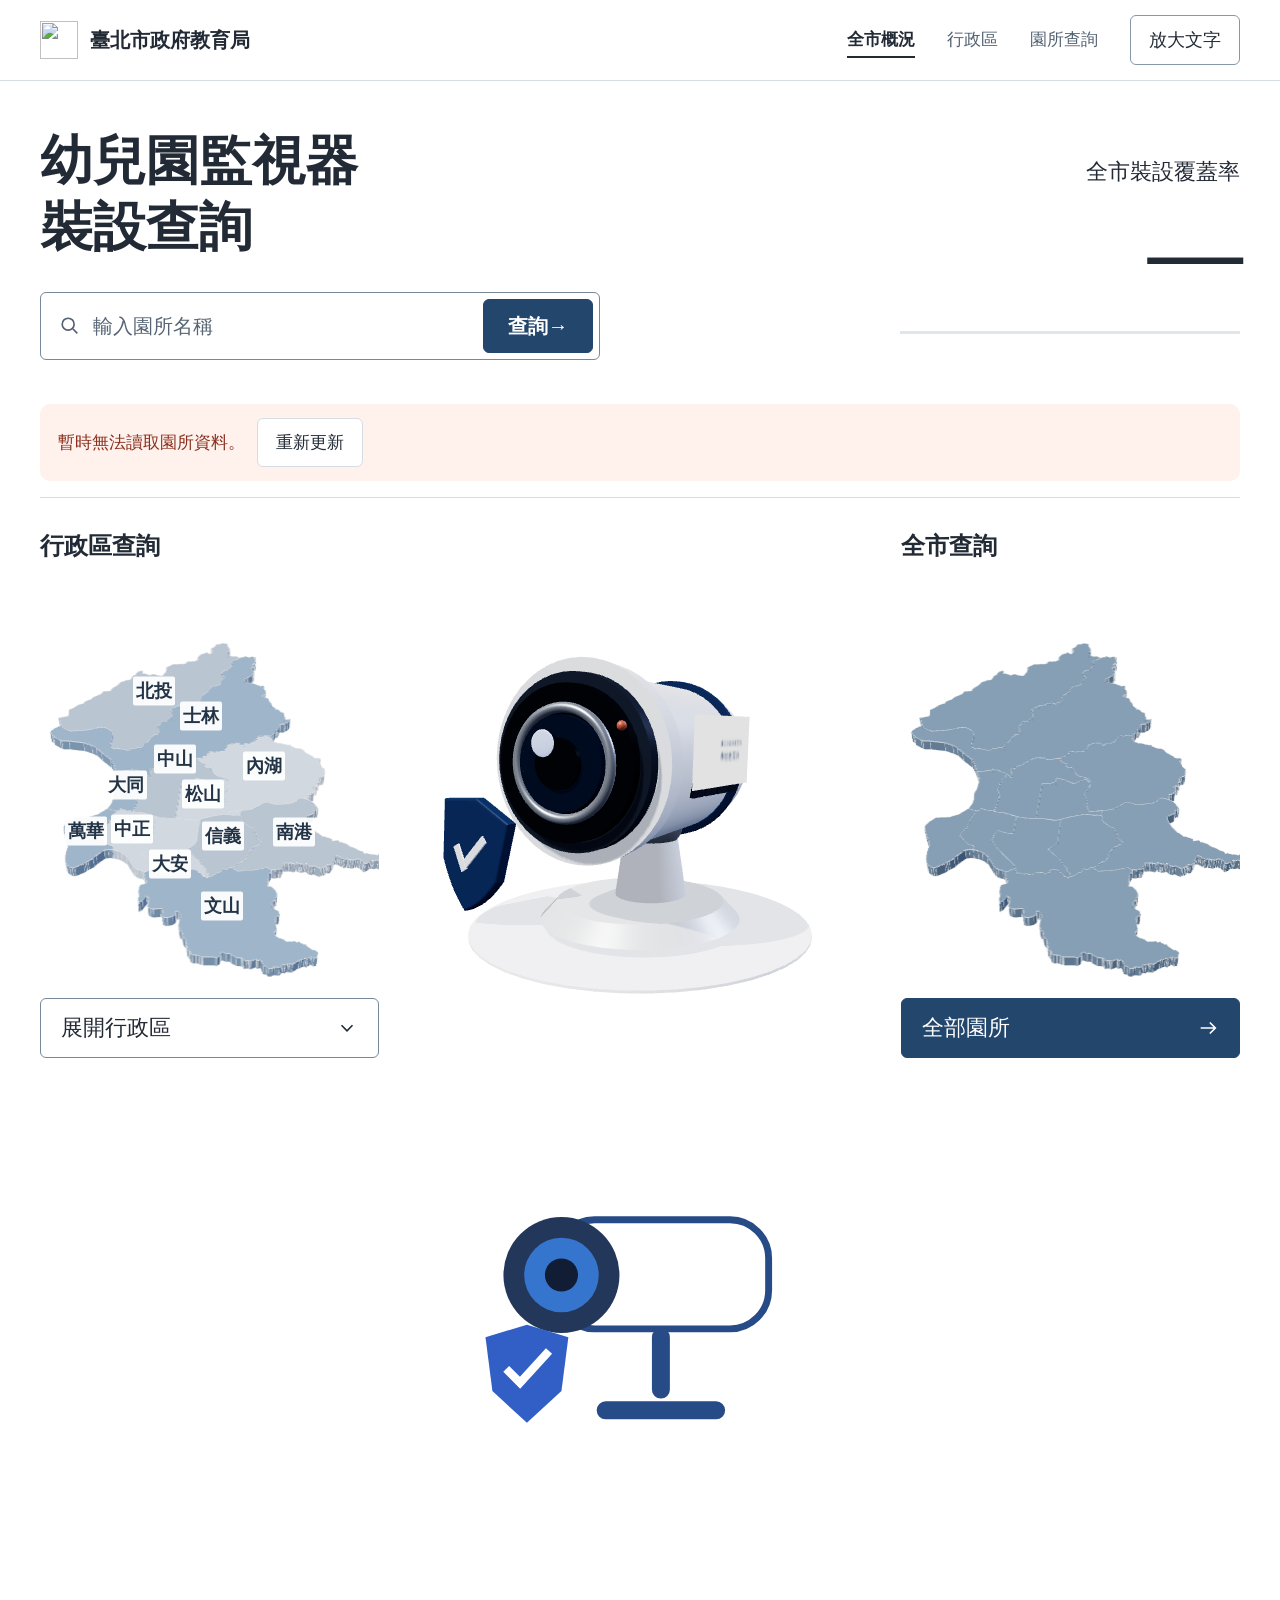
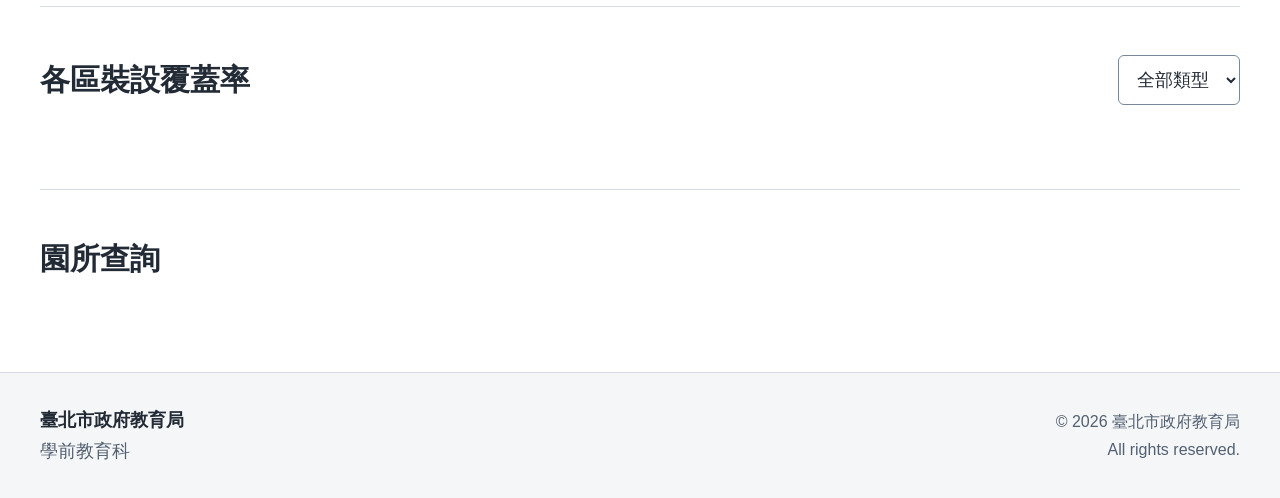
==== index.html @ db8dbefa "Add files via upload" ====
<!doctype html><html lang="zh-Hant" data-release="2026-10-26-metal-fast-data"><head><meta charset="utf-8"><meta name="viewport" content="width=device-width,initial-scale=1"><link rel="preconnect" href="https://script.google.com"><link rel="preconnect" href="https://script.googleusercontent.com"><meta name="description" content="查詢臺北市幼兒園監視器裝設情形。"><link id="siteIcon" rel="icon" type="image/png" href="./assets/site-mark.png"><title>幼兒園監視器裝設查詢｜臺北市政府教育局</title><link rel="stylesheet" href="./site.css?v=20261026">
<link rel="stylesheet" href="./metal-cards.css?v=20261026"><!-- Three.js license
The MIT License

Copyright © 2010-2024 three.js authors

Permission is hereby granted, free of charge, to any person obtaining a copy
of this software and associated documentation files (the "Software"), to deal
in the Software without restriction, including without limitation the rights
to use, copy, modify, merge, publish, distribute, sublicense, and/or sell
copies of the Software, and to permit persons to whom the Software is
furnished to do so, subject to the following conditions:

The above copyright notice and this permission notice shall be included in
all copies or substantial portions of the Software.

THE SOFTWARE IS PROVIDED "AS IS", WITHOUT WARRANTY OF ANY KIND, EXPRESS OR
IMPLIED, INCLUDING BUT NOT LIMITED TO THE WARRANTIES OF MERCHANTABILITY,
FITNESS FOR A PARTICULAR PURPOSE AND NONINFRINGEMENT. IN NO EVENT SHALL THE
AUTHORS OR COPYRIGHT HOLDERS BE LIABLE FOR ANY CLAIM, DAMAGES OR OTHER
LIABILITY, WHETHER IN AN ACTION OF CONTRACT, TORT OR OTHERWISE, ARISING FROM,
OUT OF OR IN CONNECTION WITH THE SOFTWARE OR THE USE OR OTHER DEALINGS IN
THE SOFTWARE.

--><script defer src="./config.js?v=20261026"></script>
<script defer src="./core.js?v=20261026"></script>
<script defer src="./query.js?v=20261026"></script>
<script defer src="./data-client.js?v=20261026"></script>
<script defer src="./app.js?v=20261026"></script>
<script defer src="./enhance.js?v=20261026"></script>
</head><body>
<a class="skip" href="#main">跳至主要內容</a>
<header class="site-header"><div class="wrap header-row"><a class="brand" href="#main" aria-label="臺北市政府教育局，首頁"><img id="siteMark" class="brand-mark" fetchpriority="low" src="./assets/site-mark.png" width="44" height="44" alt="" aria-hidden="true" decoding="async"><span>臺北市政府教育局</span></a><nav class="nav" aria-label="主要導覽"><a href="#overview">全市概況</a><a href="#mapQuery">行政區</a><a href="#query">園所查詢</a><button id="mobileTop" type="button" aria-label="回到頁首">置頂</button><button id="largeText" type="button" aria-pressed="false">放大文字</button></nav></div></header>
<main id="main" class="wrap" tabindex="-1"><section class="hero" id="overview"><div class="hero-copy"><h1>幼兒園監視器<br><span>裝設查詢</span></h1><form class="search-box" id="heroSearch"><label class="sr-only" for="schoolSearch">園所名稱</label><div class="search-line"><svg viewBox="0 0 24 24" aria-hidden="true"><circle cx="10" cy="10" r="6.5"/><path d="m15 15 5 5"/></svg><input id="schoolSearch" type="search" enterkeyhint="search" autocapitalize="off" spellcheck="false" autocomplete="off" placeholder="輸入園所名稱" maxlength="100"><button class="primary" type="submit">查詢<span aria-hidden="true"> →</span></button></div></form></div><div class="city-metric" aria-label="全市裝設覆蓋率"><p>全市裝設覆蓋率</p><strong id="indexValue" aria-live="polite">—</strong><div class="score-bar" aria-hidden="true"><span id="scoreFill"></span></div></div></section>
<div id="connectionStatus" class="status" role="status" aria-live="polite" hidden></div>
<section id="mapQuery" class="explore" aria-label="地圖查詢與立體監視器"><div class="map-block"><h2>行政區查詢</h2><div class="map-visual"><canvas id="districtMap" class="map-canvas" aria-hidden="true"></canvas></div><details class="district-picker" id="districtPicker"><summary><span class="picker-closed">展開行政區</span><span class="picker-open">收合行政區</span><svg viewBox="0 0 24 24" aria-hidden="true"><path d="m6 9 6 6 6-6"/></svg></summary><div class="district-grid" id="districtButtons"></div></details></div><div class="camera-block"><div class="camera-stage"><canvas id="cameraCanvas" role="img" aria-label="臺北教育主題立體監視器與護盾"></canvas><svg id="cameraFallback" class="camera-fallback" viewBox="0 0 300 250" role="img" aria-label="臺北教育監視器"><rect x="89" y="64" width="154" height="79" rx="28" fill="#fff" stroke="#274b87" stroke-width="5"/><circle cx="93" cy="104" r="42" fill="#223759"/><circle cx="93" cy="104" r="27" fill="#3675cd"/><circle cx="93" cy="104" r="12" fill="#101d35"/><path d="M165 149v38m-40 15h80" stroke="#274b87" stroke-width="13" stroke-linecap="round"/><path d="m38 149 30-9 30 9-5 39-25 23-25-23Z" fill="#315fc5"/><path d="m53 172 10 10 21-23" fill="none" stroke="white" stroke-width="6"/></svg></div></div><div class="map-block city-block"><h2>全市查詢</h2><div class="map-visual"><canvas id="cityMap" class="map-canvas" aria-hidden="true"></canvas></div><button type="button" class="city-query" id="cityQuery">全部園所<svg viewBox="0 0 24 24" aria-hidden="true"><path d="M4 12h16m-6-6 6 6-6 6"/></svg></button></div></section>
<section id="districts" class="comparison"><div class="section-title"><h2>各區裝設覆蓋率</h2><label><span class="sr-only">園所類型</span><select id="compareGroup"><option value="all">全部類型</option></select></label></div><div id="districtBars" class="district-bars"></div></section>
<section id="query" class="query-section" aria-labelledby="queryHeading"><div class="section-title"><h2 id="queryHeading" tabindex="-1">園所查詢</h2></div><div id="queryPlaceholder" class="query-placeholder" role="status">正在讀取園所資料…</div><div id="localQuery" hidden></div></section></main>
<footer class="site-footer"><div class="wrap footer-row"><p>臺北市政府教育局<span>學前教育科</span></p><p class="copyright">© <span id="copyrightYear">2026</span> 臺北市政府教育局<br><span lang="en">All rights reserved.</span></p></div></footer>
<button id="backTop" class="back-top" type="button" aria-label="回到頁首" hidden><svg class="top-progress" viewBox="0 0 56 56" aria-hidden="true"><circle class="top-track" cx="28" cy="28" r="24"/><circle id="topProgress" cx="28" cy="28" r="24" pathLength="100"/></svg><svg class="top-arrow" viewBox="0 0 24 24" aria-hidden="true"><path d="M12 20V4m-6 6 6-6 6 6"/></svg></button>
</body></html>
---- site.css ----
/* Copyright 2014-2021 Adobe (http://www.adobe.com/), with Reserved Font Name 'Source'

This Font Software is licensed under the SIL Open Font License, Version 1.1.
This license is copied below, and is also available with a FAQ at:
https://scripts.sil.org/OFL


-----------------------------------------------------------
SIL OPEN FONT LICENSE Version 1.1 - 26 February 2007
-----------------------------------------------------------

PREAMBLE
The goals of the Open Font License (OFL) are to stimulate worldwide
development of collaborative font projects, to support the font creation
efforts of academic and linguistic communities, and to provide a free and
open framework in which fonts may be shared and improved in partnership
with others.

The OFL allows the licensed fonts to be used, studied, modified and
redistributed freely as long as they are not sold by themselves. The
fonts, including any derivative works, can be bundled, embedded, 
redistributed and/or sold with any software provided that any reserved
names are not used by derivative works. The fonts and derivatives,
however, cannot be released under any other type of license. The
requirement for fonts to remain under this license does not apply
to any document created using the fonts or their derivatives.

DEFINITIONS
"Font Software" refers to the set of files released by the Copyright
Holder(s) under this license and clearly marked as such. This may
include source files, build scripts and documentation.

"Reserved Font Name" refers to any names specified as such after the
copyright statement(s).

"Original Version" refers to the collection of Font Software components as
distributed by the Copyright Holder(s).

"Modified Version" refers to any derivative made by adding to, deleting,
or substituting -- in part or in whole -- any of the components of the
Original Version, by changing formats or by porting the Font Software to a
new environment.

"Author" refers to any designer, engineer, programmer, technical
writer or other person who contributed to the Font Software.

PERMISSION & CONDITIONS
Permission is hereby granted, free of charge, to any person obtaining
a copy of the Font Software, to use, study, copy, merge, embed, modify,
redistribute, and sell modified and unmodified copies of the Font
Software, subject to the following conditions:

1) Neither the Font Software nor any of its individual components,
in Original or Modified Versions, may be sold by itself.

2) Original or Modified Versions of the Font Software may be bundled,
redistributed and/or sold with any software, provided that each copy
contains the above copyright notice and this license. These can be
included either as stand-alone text files, human-readable headers or
in the appropriate machine-readable metadata fields within text or
binary files as long as those fields can be easily viewed by the user.

3) No Modified Version of the Font Software may use the Reserved Font
Name(s) unless explicit written permission is granted by the corresponding
Copyright Holder. This restriction only applies to the primary font name as
presented to the users.

4) The name(s) of the Copyright Holder(s) or the Author(s) of the Font
Software shall not be used to promote, endorse or advertise any
Modified Version, except to acknowledge the contribution(s) of the
Copyright Holder(s) and the Author(s) or with their explicit written
permission.

5) The Font Software, modified or unmodified, in part or in whole,
must be distributed entirely under this license, and must not be
distributed under any other license. The requirement for fonts to
remain under this license does not apply to any document created
using the Font Software.

TERMINATION
This license becomes null and void if any of the above conditions are
not met.

DISCLAIMER
THE FONT SOFTWARE IS PROVIDED "AS IS", WITHOUT WARRANTY OF ANY KIND,
EXPRESS OR IMPLIED, INCLUDING BUT NOT LIMITED TO ANY WARRANTIES OF
MERCHANTABILITY, FITNESS FOR A PARTICULAR PURPOSE AND NONINFRINGEMENT
OF COPYRIGHT, PATENT, TRADEMARK, OR OTHER RIGHT. IN NO EVENT SHALL THE
COPYRIGHT HOLDER BE LIABLE FOR ANY CLAIM, DAMAGES OR OTHER LIABILITY,
INCLUDING ANY GENERAL, SPECIAL, INDIRECT, INCIDENTAL, OR CONSEQUENTIAL
DAMAGES, WHETHER IN AN ACTION OF CONTRACT, TORT OR OTHERWISE, ARISING
FROM, OUT OF THE USE OR INABILITY TO USE THE FONT SOFTWARE OR FROM
OTHER DEALINGS IN THE FONT SOFTWARE.
 */
@font-face {
  font-family: 'Taipei Sans';
  font-style: normal;
  font-weight: 400;
  font-display: swap;
  src: url('./assets/taipei-1.woff2') format('woff2');
}
@font-face {
  font-family: 'Taipei Sans';
  font-style: normal;
  font-weight: 600;
  font-display: swap;
  src: url('./assets/taipei-2.woff2') format('woff2');
}
@font-face {
  font-family: 'Taipei Sans';
  font-style: normal;
  font-weight: 700;
  font-display: swap;
  src: url('./assets/taipei-3.woff2') format('woff2');
}

/* Additional characters used by the final search interface. */
@font-face{font-family:'Taipei Sans Extra';font-style:normal;font-weight:400 700;font-display:swap;src:url('./assets/taipei-4.woff2') format('woff2');unicode-range:U+79FB,U+FF5C;}
@font-face{font-family:'Taipei Sans Extra';font-style:normal;font-weight:400 700;font-display:swap;src:url('./assets/taipei-5.woff2') format('woff2');unicode-range:U+6E05,U+9664;}
@font-face{font-family:'Taipei Sans Extra';font-style:normal;font-weight:400 700;font-display:swap;src:url('./assets/taipei-6.woff2') format('woff2');unicode-range:U+4EF6,U+689D,U+FF08,U+FF09;}
@font-face{font-family:'Taipei Sans Extra';font-style:normal;font-weight:400 700;font-display:swap;src:url('./assets/taipei-7.woff2') format('woff2');unicode-range:U+FF0C,U+FF1A;}


:root{--paper:#ffffff;--white:#fff;--ink:#222a35;--muted:#526071;--action:#23466d;--action-dark:#142f50;--light:#edf1f5;--line:#d6dce3;--accent:#bb472e;--error:#a43031;--radius:8px;--font:"Taipei Sans","Taipei Sans Extra","Noto Sans TC","PingFang TC","Microsoft JhengHei",sans-serif;--ease:cubic-bezier(.16,1,.3,1);color-scheme:light}
*{box-sizing:border-box}html{scroll-behavior:smooth;scroll-padding-top:24px;scrollbar-color:#8793a1 var(--paper)}body{margin:0;background:var(--paper);color:var(--ink);font:17px/1.6 var(--font);-webkit-font-smoothing:antialiased}body.large{font-size:20px}::selection{background:#d5e1ec;color:#183450}a{color:var(--action);text-underline-offset:5px}button,input,select{font:inherit}button,a,input,select{touch-action:manipulation}button{cursor:pointer;min-height:48px;padding:10px 18px;border:1px solid var(--line);border-radius:10px;background:var(--white);color:var(--ink);transition:background .2s,color .2s,transform .25s var(--ease),border-color .2s}button:hover{background:var(--light);border-color:#60768e}button:active{transform:translateY(1px)}button:disabled{cursor:default;opacity:.45}input,select{min-height:50px;padding:10px 14px;max-width:100%;border:1px solid #778898;border-radius:10px;background:var(--white);color:var(--ink);caret-color:var(--action)}input::placeholder{color:#566474}button:focus-visible,a:focus-visible,input:focus-visible,select:focus-visible,[tabindex]:focus-visible{outline:3px solid #c84f35;outline-offset:4px}h1,h2,h3,p{margin-top:0}h1{font-size:clamp(36px,4.1vw,58px);line-height:1.25;letter-spacing:-.035em;font-weight:800;margin-bottom:28px;text-wrap:balance}h1 span{color:var(--action)}h2{font-size:clamp(25px,2.1vw,31px);line-height:1.4;letter-spacing:-.025em;margin-bottom:0}h3{font-size:21px;line-height:1.5}p{max-width:70ch}.wrap{width:min(1260px,calc(100% - 80px));margin:auto}.skip{position:absolute;left:20px;top:-80px;background:var(--white);padding:12px;z-index:10}.skip:focus{top:12px}.site-header{background:var(--white)}.header-row{display:flex;align-items:center;justify-content:space-between;gap:24px;min-height:88px}.brand{display:flex;gap:12px;align-items:center;text-decoration:none;color:var(--ink);font-size:21px;font-weight:750;line-height:1.35;white-space:nowrap}.brand-mark{width:42px;height:42px;color:var(--action);flex-shrink:0}.nav{display:flex;gap:28px;align-items:center}.nav a{text-decoration:none;font-weight:550;position:relative;min-height:48px;display:flex;align-items:center}.nav a::after{content:"";position:absolute;left:0;right:0;bottom:6px;height:2px;background:currentColor;transform:scaleX(0);transform-origin:left;transition:transform .25s var(--ease)}.nav a:hover::after{transform:scaleX(1)}.nav button{background:transparent}.hero{display:grid;grid-template-columns:1.35fr .8fr;gap:9%;align-items:center;padding:48px 0 38px}.hero-copy{min-width:0}.search-line{display:flex;align-items:center;gap:10px;max-width:570px;background:var(--white);padding:6px 6px 6px 18px;border:1px solid #8797a7;border-radius:12px;transition:border-color .2s,box-shadow .2s}.search-line:focus-within{border-color:var(--action);outline:2px solid var(--action);outline-offset:2px}.search-line>svg{width:22px;height:22px;fill:none;stroke:var(--muted);stroke-width:1.8;flex-shrink:0}.search-line input{flex:1;min-width:0;border:0;padding:7px 2px;min-height:48px;background:transparent}.search-line input:focus-visible{outline:0}.primary{background:var(--action);border-color:var(--action);color:var(--white);font-weight:650;white-space:nowrap}.primary:hover{background:var(--action-dark);border-color:var(--action-dark)}.primary span{display:inline-block;transition:transform .25s var(--ease)}.primary:hover span{transform:translateX(3px)}.city-metric{padding:16px 0 16px 36px;border-left:1px solid var(--line)}.city-metric p{font-size:22px;font-weight:600;margin:0 0 4px}.city-metric strong{display:block;color:var(--action);font-family:Arial,var(--font);font-size:clamp(60px,6.7vw,96px);line-height:1.2;letter-spacing:-.04em;font-weight:500;font-variant-numeric:tabular-nums}.score-bar{height:5px;max-width:310px;background:#e1e6ec;margin-top:18px;border-radius:3px;overflow:hidden}.score-bar span{display:block;height:100%;width:100%;background:var(--action);transform:scaleX(0);transform-origin:left;transition:transform .7s var(--ease)}.status{padding:14px 18px;border-radius:10px;margin-bottom:16px;background:#fff1ec;color:#8a2f1e;font-size:17px}.status button{margin-left:12px}.explore{display:grid;grid-template-columns:1fr 1.45fr 1fr;gap:24px;padding:12px 0 48px;align-items:start}.map-block h2{font-size:22px}.map-visual{height:286px;position:relative}.map-canvas{height:100%;width:100%;display:block;touch-action:pan-y}.map-name{position:absolute;font-size:12px;font-weight:650;pointer-events:none;color:#182e53;background:#ffffffe8;padding:0 2px;border-radius:3px;line-height:1.4;transform:translate(-50%,-50%)}.district-grid{display:grid;grid-template-columns:repeat(4,1fr);gap:4px}.district-grid button{font-size:16px;min-height:44px;padding:5px 0;background:transparent;border-color:transparent}.district-grid button:hover,.district-grid button.active{color:var(--white);background:var(--action)}.camera-block{align-self:stretch;display:grid;align-items:center}.camera-stage{position:relative;background:#f5f6f8;border-radius:46% 46% 14px 14px;min-width:0;overflow:hidden;isolation:isolate}.camera-orbit{position:absolute;width:84%;aspect-ratio:1;top:5%;left:8%;border:1px solid #baccec;border-radius:50%;transform:rotateX(48deg) rotateZ(-24deg);pointer-events:none}.camera-stage canvas{position:relative;display:block;width:100%;height:420px;touch-action:pan-y;cursor:grab}.camera-stage canvas:active{cursor:grabbing}.camera-fallback{display:block;width:100%;height:420px;padding:30px}.city-query{display:flex;align-items:center;justify-content:space-between;width:100%;background:var(--action);border-color:var(--action);color:white;font-weight:600;padding:12px 20px;margin-top:6px}.city-query svg{width:22px;height:22px;fill:none;stroke:currentColor;stroke-width:1.8;transition:transform .25s var(--ease)}.city-query:hover{background:var(--action-dark);color:white}.city-query:hover svg{transform:translateX(4px)}.comparison{padding:40px 0 48px;border-top:1px solid var(--line)}.section-title{display:flex;align-items:center;justify-content:space-between;gap:20px;margin-bottom:26px}.section-title select{max-width:240px}.district-bars{display:grid;grid-template-columns:repeat(3,1fr);column-gap:44px;row-gap:6px}.district-bar{display:grid;grid-template-columns:66px 1fr 64px;align-items:center;gap:12px;border:0;border-radius:8px;padding:12px 8px;background:transparent;font-size:17px;text-align:left}.district-bar:hover{background:#eef1f4}.district-bar i{height:7px;background:#e1e6ec;display:block;border-radius:4px;overflow:hidden}.district-bar b{height:100%;display:block;background:var(--action);border-radius:4px;width:100%;transform-origin:left;transition:transform .6s var(--ease)}.district-bar span:last-child{text-align:right;font-variant-numeric:tabular-nums;font-size:16px}.query-section{padding:40px 0 64px;border-top:1px solid var(--line);min-height:150px}.query-section iframe{border:0;display:block;width:100%;height:0;min-height:0;background:transparent}.query-placeholder{padding:24px;background:white;border-radius:var(--radius)}.query-link{font-size:17px}.site-footer{padding:30px 0;background:#f5f6f8;color:var(--ink);font-size:17px}.back-top{position:fixed;right:24px;bottom:24px;z-index:5;width:58px;height:58px;padding:0;border:0;border-radius:50%;background:var(--ink);color:white;box-shadow:0 7px 20px #222a3526;transition:transform .3s var(--ease),background .2s;animation:top-enter .4s var(--ease) both}.back-top:hover{background:var(--action);transform:translateY(-5px)}.top-progress{position:absolute;inset:0;width:58px;height:58px;fill:none;stroke:#8eb2ff;stroke-width:2;transform:rotate(-90deg)}.top-track{stroke:#526687}#topProgress{stroke-dasharray:100;stroke-dashoffset:100}.top-arrow{position:absolute;width:24px;height:24px;left:17px;top:17px;fill:none;stroke:currentColor;stroke-width:1.8;transition:transform .25s var(--ease)}.back-top:hover .top-arrow{transform:translateY(-2px)}.back-top:active .top-arrow{transform:translateY(-5px)}@keyframes top-enter{from{transform:translateY(14px);opacity:.6}to{transform:translateY(0);opacity:1}}
.query-app{padding:8px 2px}.query-toolbar{display:grid;grid-template-columns:2fr 1fr 1fr;gap:16px}.query-toolbar label,.query-extra label{display:block;font-size:17px;margin-bottom:7px;color:var(--ink);font-weight:550}.query-toolbar input,.query-toolbar select{width:100%}.query-extra{display:flex;align-items:end;gap:14px;margin:18px 0 24px;flex-wrap:wrap}.query-extra>div{min-width:150px}.query-extra select{width:100%}.query-summary{padding:17px 0;border-top:1px solid var(--line);border-bottom:1px solid var(--line);display:flex;gap:24px;justify-content:space-between;align-items:center;flex-wrap:wrap;margin-bottom:24px}.query-summary p{margin:0}.query-summary strong{font-size:25px;font-weight:650;font-variant-numeric:tabular-nums;color:var(--action)}.query-results{display:grid;grid-template-columns:repeat(3,1fr);gap:20px}.school{padding:24px;background:var(--white);border:1px solid #d9e2ef;border-radius:var(--radius);transition:border-color .25s,transform .3s var(--ease);display:flex;flex-direction:column;min-width:0}.school:hover{border-color:#789bdc;transform:translateY(-3px)}.school h3{font-size:21px;margin:9px 0 22px;overflow-wrap:anywhere;letter-spacing:-.015em;flex:1}.school-type{color:var(--muted);font-size:16px;margin:0}.school-visuals{display:grid;grid-template-columns:1fr 1fr;gap:16px}.installation{margin:0;display:flex;flex-direction:column;align-items:center;padding-top:10px;border-top:1px solid var(--line)}.installation svg{width:100%;max-width:100px;height:80px;display:block;overflow:visible;color:var(--action);transition:transform .3s var(--ease)}.installation figcaption{text-align:center;display:grid;gap:1px;font-size:17px}.installation figcaption span{color:var(--muted);font-size:16px}.installation strong{font-weight:600}.installation[data-status="no"] svg,.installation[data-status="none"] svg{color:#64748f}.installation[data-status="partial"] svg{color:#ad512b}.installation[data-status="unknown"] svg{color:#70768b}.installation .structure{fill:none;stroke:currentColor;stroke-width:2;stroke-linejoin:round;stroke-linecap:round}.installation .paint{fill:currentColor;opacity:.17}.installation .filled{fill:currentColor}.installation .inactive{fill:none;stroke:currentColor;stroke-width:1.4}.installation .mark{fill:none;stroke:currentColor;stroke-width:3;stroke-linecap:round;stroke-linejoin:round}.installation:hover svg{transform:translateY(-2px)}.pagination{display:flex;gap:16px;align-items:center;justify-content:center;margin:28px 0 0}.pagination p{margin:0;font-size:17px}.empty{padding:40px 20px;background:white;border-radius:var(--radius);text-align:center;grid-column:1/-1}.empty h3{margin:0;font-size:21px}.sr-only{position:absolute;width:1px;height:1px;padding:0;margin:-1px;overflow:hidden;clip:rect(0,0,0,0);white-space:nowrap;border:0}[hidden]{display:none!important}.bridge-body{background:transparent;margin:0}.bridge-body .wrap{width:100%}.bridge-body #standalone{padding:20px}.bridge-body #queryRoot{padding:4px 2px}.error{color:var(--error)}
@media(max-width:1024px){.wrap{width:calc(100% - 48px)}.nav{gap:18px}.brand{font-size:19px}.hero{gap:5%}.explore{gap:18px;grid-template-columns:1fr 1.25fr 1fr}.camera-stage canvas,.camera-fallback{height:370px}.map-visual{height:250px}.district-grid{grid-template-columns:repeat(3,1fr)}.district-bars{grid-template-columns:repeat(2,1fr)}.query-results{grid-template-columns:repeat(2,1fr)}}
@media(max-width:720px){.wrap{width:calc(100% - 36px)}.header-row{min-height:78px;gap:8px}.brand{font-size:17px;gap:7px}.brand-mark{width:32px;height:36px}.nav{gap:0}.nav a{display:none}.nav button{padding:8px 10px;font-size:16px;min-height:44px}.hero{grid-template-columns:1fr;padding:30px 0 26px;gap:26px}h1{font-size:42px;margin-bottom:22px}.city-metric{border-left:0;padding:0;display:grid;grid-template-columns:1fr auto;align-items:center;gap:0 12px}.city-metric p{font-size:19px;margin:0}.city-metric strong{font-size:54px}.score-bar{grid-column:1/-1;max-width:none;margin-top:9px}.search-line{padding-left:12px;gap:6px}.search-line button{padding:9px 14px}.explore{grid-template-columns:1fr 1fr;gap:28px 20px;padding:0 0 32px}.camera-block{grid-column:1/-1;grid-row:1}.camera-stage{width:100%;max-width:430px;margin:auto;border-radius:44% 44% 14px 14px}.camera-stage canvas,.camera-fallback{height:320px}.map-visual{height:215px}.map-block h2{font-size:21px}.district-grid{grid-template-columns:repeat(2,1fr);gap:2px}.district-grid button{font-size:16px}.city-query{padding:10px 12px;gap:5px;font-size:16px}.city-query svg{width:20px;height:20px;flex-shrink:0}.map-name{font-size:11px}.comparison{padding:30px 0 32px}.section-title{gap:12px;flex-wrap:wrap;margin-bottom:20px}.section-title h2{font-size:25px}.section-title select{font-size:16px;min-height:44px;padding:7px 9px}.district-bars{grid-template-columns:1fr;gap:2px}.district-bar{padding:13px 4px}.query-toolbar{grid-template-columns:1fr 1fr;gap:14px}.query-toolbar>div:first-child{grid-column:1/-1}.query-extra{gap:12px}.query-extra>div{flex:1;min-width:130px}.query-results{grid-template-columns:1fr}.school{padding:22px}.query-summary{gap:8px 20px}.back-top{right:16px;bottom:18px}.site-footer{font-size:16px;padding:24px 0 90px}.query-section{padding-bottom:40px}.bridge-body .query-app{padding:0 2px}}
@media(prefers-reduced-motion:reduce){html{scroll-behavior:auto}*,*::before,*::after{animation:none!important;transition:none!important}.school:hover{transform:none}}
body.large input,body.large select,body.large button{font-size:20px}body.large .school h3{font-size:24px}body.large .installation figcaption,body.large .query-toolbar label,body.large .query-extra label{font-size:20px}body.large .installation figcaption span,body.large .school-type{font-size:18px}body.large .district-grid button{font-size:18px}

/* Elder-friendly query: a quiet, single-column reading path at every width. */
.query-shell{width:min(880px,calc(100% - 40px));margin:0 auto}
.bridge-body{background:#ffffff;font-size:20px;line-height:1.7;padding:24px 0 40px}
.bridge-body #standalone{padding:0 0 24px;display:flex;align-items:center;justify-content:space-between;gap:20px}
.bridge-body #standalone h1{font-size:30px;line-height:1.5;letter-spacing:0;margin:0}
.bridge-body #queryRoot{padding:0}
.query-app{width:min(880px,100%);margin:0 auto;padding:0;font-size:20px;line-height:1.7}
.query-form{padding:28px;background:var(--white);border:1px solid var(--line);border-radius:14px}
.query-form label{display:block;font-size:20px;font-weight:650;margin-bottom:8px}
.query-form .name-label{font-size:24px}
.query-form input,.query-form select{display:block;width:100%;font-size:20px;min-height:60px;padding:12px 16px;border-color:#697c90}
.query-options{margin:20px 0 24px}
.query-options summary{cursor:pointer;min-height:56px;padding:12px 0;color:var(--action);font-size:20px;font-weight:600;width:fit-content}
.query-options summary:focus-visible{outline:3px solid #c84f35;outline-offset:4px}
.query-fields{display:grid;grid-template-columns:1fr;gap:24px;padding-top:20px}
.query-actions{display:flex;gap:16px;align-items:stretch}
.query-actions button{min-height:60px;font-size:22px;padding:12px 24px}
.query-actions .primary{flex:1}
.query-result-heading{margin:36px 0 20px}
.query-result-heading h2{font-size:26px;line-height:1.5;letter-spacing:0;margin:0}
.query-result-heading p{font-size:20px;color:var(--muted);margin:8px 0 0}
.query-results{display:grid;grid-template-columns:minmax(0,1fr);gap:24px}
.school{padding:28px 32px;border:1px solid #c5cdd6;border-radius:14px;display:block;transition:border-color .2s}
.school:hover{transform:none;border-color:#697c90}
.school h3{font-size:26px;line-height:1.6;font-weight:700;letter-spacing:0;margin:0 0 8px;flex:initial}
.school-type{font-size:20px;line-height:1.6;color:var(--muted);margin:0 0 24px}
.school-visuals{display:grid;grid-template-columns:1fr;gap:0;border-top:1px solid var(--line)}
.installation{display:flex;flex-direction:row;align-items:center;gap:20px;border:0;padding:18px 0;margin:0}
.installation+.installation{border-top:1px solid var(--line)}
.installation svg{width:76px;height:64px;flex:0 0 76px;max-width:76px}
.installation figcaption{display:flex;align-items:center;justify-content:space-between;flex:1;gap:20px;text-align:left;font-size:24px;line-height:1.5}
.installation figcaption span{font-size:21px;color:var(--ink);white-space:nowrap}
.installation strong{font-size:24px;font-weight:700;overflow-wrap:anywhere}
.installation:hover svg{transform:none}
.pagination{gap:20px;flex-wrap:wrap;margin:32px 0 0}
.pagination button{font-size:20px;min-height:60px;min-width:116px}
.pagination p{font-size:20px}
.empty{padding:36px 24px;border:1px solid var(--line)}
.empty h3{font-size:24px}.empty p{font-size:20px;margin:14px 0 0}
.bridge-body .status{font-size:20px;margin:0 auto 24px}
.bridge-body .status button{font-size:20px;min-height:56px}
body.large .query-app,body.large.bridge-body{font-size:24px}
body.large .query-form label,body.large .query-form input,body.large .query-form select,body.large .query-options summary,body.large .school-type,body.large .installation figcaption span,body.large .pagination p,body.large .query-result-heading p,body.large .query-app button{font-size:24px}
body.large .school h3,body.large .installation strong{font-size:30px}
body.large .query-result-heading h2{font-size:32px}
@media(max-width:600px){
 .query-shell{width:calc(100% - 32px)}
 .bridge-body{padding-top:20px}
 .bridge-body #standalone{display:block}.bridge-body #standalone h1{font-size:26px;margin-bottom:16px}
 .query-form{padding:20px}.query-actions{flex-direction:column;gap:12px}
 .query-form .name-label{font-size:22px}
 .school{padding:22px 20px}.school h3{font-size:24px}
 .school-type{margin-bottom:20px}
 .installation{gap:12px;padding:16px 0}
 .installation svg{width:60px;height:56px;flex-basis:60px}
 .installation figcaption{display:grid;gap:4px;justify-content:initial}
 .installation strong{font-size:24px}
 .pagination{display:grid;grid-template-columns:1fr 1fr;gap:16px}
 .pagination p{grid-column:1/-1;grid-row:1;text-align:center}
 .pagination button{min-width:0}
}


/* A larger central camera with matched map headings and action rows. */
.explore{--map-height:420px;--map-heading:40px;--map-action:60px;--map-action-gap:12px;grid-template-columns:minmax(0,1fr) minmax(0,1.4fr) minmax(0,1fr);gap:24px;align-items:stretch}
.map-block{min-width:0;align-self:stretch}
.map-block h2{font-size:26px;min-height:var(--map-heading);margin:0;display:flex;align-items:center}
.map-visual{height:var(--map-height)}
.map-name{font-size:18px;padding:2px 4px;line-height:1.5}
.district-grid{grid-template-columns:repeat(3,minmax(0,1fr));gap:8px;margin-top:12px}
.district-grid button{min-height:56px;font-size:20px;padding:8px 4px;border:1px solid #8797a7;background:#fff;border-radius:10px}
.district-grid button:hover,.district-grid button.active{color:var(--white);background:var(--action)}
.district-picker,.city-query{margin-top:var(--map-action-gap)}
.district-picker>summary,.city-query{min-height:var(--map-action);font-size:22px;line-height:1.5;padding:12px 20px;display:flex;align-items:center;justify-content:space-between;gap:12px;border:1px solid var(--action);border-radius:10px;font-weight:600}
.district-picker>summary{list-style:none;background:var(--white);color:var(--action);cursor:pointer;touch-action:manipulation;transition:background .2s}
.district-picker>summary::-webkit-details-marker{display:none}
.district-picker>summary:hover{background:var(--light)}
.district-picker>summary:focus-visible{outline:3px solid #c84f35;outline-offset:4px}
.district-picker>summary svg{width:22px;height:22px;flex-shrink:0;fill:none;stroke:currentColor;stroke-width:1.8;transition:transform .25s var(--ease)}
.district-picker .picker-open{display:none}
.district-picker[open] .picker-open{display:inline}
.district-picker[open] .picker-closed{display:none}
.district-picker[open]>summary svg{transform:rotate(180deg)}
.camera-block{align-self:start;display:block;min-width:0;margin-top:var(--map-heading)}
.camera-stage{width:100%;max-width:none}
.camera-stage canvas,.camera-fallback{height:calc(var(--map-height) + var(--map-action-gap) + var(--map-action))}
.query-section iframe.background-bridge{position:fixed!important;left:-10000px!important;top:0!important;width:1px!important;height:1px!important;min-height:0!important;visibility:hidden!important;pointer-events:none}
@media(min-width:901px) and (max-width:1100px){.explore{--map-height:390px;gap:16px}.map-name{font-size:16px}.district-grid{grid-template-columns:repeat(2,minmax(0,1fr))}.district-picker>summary,.city-query{padding-left:12px;padding-right:12px;font-size:20px}}
@media(max-width:900px){
 .explore{--map-height:480px;grid-template-columns:1fr;gap:32px;padding-bottom:40px}
 .map-block{width:100%;max-width:620px;margin:auto}
 .camera-block{grid-column:1;grid-row:2;width:100%;max-width:660px;margin:0 auto}
 .city-block{grid-row:3}
 .map-name{font-size:18px}
 .district-grid{grid-template-columns:repeat(3,minmax(0,1fr));gap:10px}
 .camera-stage canvas,.camera-fallback{height:clamp(400px,70vw,520px)}
}
@media(max-width:400px){.explore{--map-height:430px}.map-name{font-size:16px}.district-grid{gap:8px}.district-grid button{font-size:19px}}

/* Persistent navigation, sized from its actual height for zoom and small screens. */
:root{--header-height:88px}
html{scroll-padding-top:calc(var(--header-height) + 20px)}
.site-header{position:sticky;top:0;z-index:20;background:var(--white);box-shadow:0 1px 0 var(--line);transition:box-shadow .2s}
.site-header.is-scrolled{box-shadow:0 6px 18px #222a3510}
.skip{position:fixed;z-index:30}
.nav a[aria-current="location"]{color:var(--action-dark);font-weight:750}
.nav a[aria-current="location"]::after{transform:scaleX(1)}
.site-footer{padding:30px 0 36px}
.footer-row{display:flex;align-items:center;justify-content:space-between;gap:24px}
.footer-row p{margin:0;font-size:18px;line-height:1.7}
.footer-row>p:first-child span{display:block;color:var(--muted)}
.footer-row .copyright{font-size:16px;color:var(--muted);text-align:right}
.back-top{right:max(20px,env(safe-area-inset-right));bottom:max(20px,env(safe-area-inset-bottom))}
@media(max-width:900px){
 .header-row{display:grid;grid-template-columns:repeat(6,minmax(0,1fr));gap:0 12px;padding:12px 0 4px;min-height:0}
 .brand{grid-column:1/5;grid-row:1;font-size:19px;white-space:normal}
 .nav{display:contents}
 .nav a{display:flex;grid-row:2;justify-content:center;min-height:48px;font-size:18px}
 .nav a:nth-child(1){grid-column:1/3}.nav a:nth-child(2){grid-column:3/5}.nav a:nth-child(3){grid-column:5/7}
 .nav button{grid-row:1;grid-column:5/7;justify-self:end;white-space:nowrap;font-size:17px;min-height:48px;padding:8px 12px}
 .nav a::after{left:18%;right:18%;bottom:3px}
 .footer-row{display:block;padding-right:52px}
 .footer-row .copyright{margin-top:14px;text-align:left}
 .site-footer{padding:26px 0 max(32px,env(safe-area-inset-bottom))}
}
@media(max-width:400px){
 .brand{font-size:16px;gap:6px}.brand-mark{width:28px;height:32px}
 .header-row{gap:0 4px}.nav button{padding:8px;font-size:16px}.nav a{font-size:17px}
 body.large .nav button{font-size:18px}
}
@media(prefers-reduced-motion:reduce){.site-header{transition:none}}

/* Keep the mobile return-to-top control in the header, clear of map buttons. */
#mobileTop{display:none}
@media(max-width:900px){
 .header-row{grid-template-columns:repeat(8,minmax(0,1fr))}
 .brand{grid-column:1/6}
 .nav #largeText{grid-row:1;grid-column:6/9}
 .nav #mobileTop{display:block;grid-row:2;grid-column:7/9;justify-self:stretch;min-height:48px;padding:8px 4px;font-size:18px;color:var(--action);border:0;background:transparent}
 .nav #mobileTop:hover{background:var(--light)}
 .back-top{display:none!important}
}

/* Public-service refinement: hierarchy through type, spacing and material. */
:root{--font-display:"Taipei Sans","Noto Sans TC","PingFang TC","Microsoft JhengHei",sans-serif}
body{font-size:18px}
h1,h2,h3{font-family:var(--font-display);letter-spacing:0}
h1{font-size:clamp(40px,4.15vw,60px);font-weight:700;line-height:1.24;margin-bottom:32px}
h1 span{color:var(--ink)}
h2{font-weight:600}
button,input,select,.district-grid button,.district-picker>summary,.city-query{border-radius:6px}
.site-header{box-shadow:0 1px 0 var(--line)}
.site-header.is-scrolled{box-shadow:0 4px 14px #222a350a}
.header-row{min-height:80px}
.brand{font-weight:700;font-size:20px;gap:12px}
.brand-mark{width:38px;height:38px}
.nav{gap:32px}.nav a{color:var(--muted);font-size:17px;font-weight:400}
.nav a[aria-current="location"]{font-weight:600;color:var(--ink)}
.nav button{border-color:#8797a7}
.hero{padding:48px 0 44px;grid-template-columns:minmax(0,1.4fr) minmax(0,1fr);gap:8%}
.search-line{border:1px solid #778898;border-radius:6px;padding:6px 6px 6px 18px;max-width:560px}
.search-line input{font-size:20px}.search-line button{min-height:52px;font-size:20px;padding:10px 24px}
.city-metric{border:0;padding:0;text-align:right}
.city-metric p{font-size:22px;font-weight:500;margin-bottom:8px}
.city-metric strong{font-family:var(--font-display);font-size:clamp(72px,7.5vw,108px);font-weight:400;color:var(--ink);line-height:1.15;letter-spacing:-.035em}
.score-bar{height:3px;border-radius:0;max-width:340px;margin:24px 0 0 auto}
.explore{padding-top:28px;padding-bottom:56px;border-top:1px solid var(--line)}
.map-block h2{font-size:24px;font-weight:600}
.map-name{font-family:var(--font-display);font-weight:600;color:#243447;background:#ffffffed;border-radius:2px;padding:1px 3px}
.camera-stage{background:transparent;border-radius:0}
.camera-orbit{display:none}
.district-picker>summary,.city-query{font-weight:500}
.district-picker>summary{border-color:#778898;color:var(--ink)}
.district-grid button{font-weight:400}
.comparison{padding:48px 0 56px}.section-title{margin-bottom:28px}
.section-title h2{font-size:30px;font-weight:600}
.district-bars{grid-template-columns:repeat(2,minmax(0,1fr));column-gap:64px;row-gap:0}
.district-bar{font-size:20px;grid-template-columns:80px minmax(0,1fr) 72px;gap:20px;border-radius:0;border-bottom:1px solid #e7ebef;padding:18px 4px}
.district-bar i,.district-bar b{border-radius:0;height:4px}
.district-bar span:last-child{font-size:19px;font-weight:500}
.query-section{padding-top:48px}
.query-form{border:0;border-radius:0;background:#f5f6f8;padding:32px}
.query-form .name-label{font-size:24px;font-weight:600}
.query-form input,.query-form select{border-color:#778898}
.query-options summary{font-weight:500}
.query-result-heading{margin-top:40px}
.query-result-heading h2{font-size:28px;font-weight:600}
.query-results{gap:0}
.school{border:0;border-top:1px solid #bac4cf;border-radius:0;padding:32px 4px;background:transparent}
.school:hover{border-color:#bac4cf;background:transparent}
.school h3{font-size:26px;font-weight:600;line-height:1.55}
.school-type{margin-bottom:20px}
.school-visuals{border-top:0}
.installation+.installation{border-color:#e2e7ec}
.installation strong{font-weight:600}
.installation .paint{opacity:.1}
.site-footer{background:#f5f6f8;border-top:1px solid var(--line);padding:32px 0}
.footer-row>p:first-child{font-weight:600}.footer-row>p:first-child span{font-weight:400}
.top-progress{stroke:#cad5e2}.top-track{stroke:#53667b}
@media(max-width:1100px) and (min-width:901px){.nav{gap:20px}.brand{font-size:19px}.district-bars{column-gap:36px}}
@media(max-width:900px){
 .header-row{min-height:0}.brand{font-size:19px}.nav a{font-size:18px}
 .hero{padding:36px 0;gap:32px}.city-metric strong{font-size:74px}
 .camera-stage{border-radius:0}.explore{padding-top:28px}
 .district-bars{column-gap:32px}.district-bar{grid-template-columns:70px minmax(0,1fr) 66px;gap:12px}
}
@media(max-width:720px){
 .hero{grid-template-columns:1fr;gap:32px}h1{font-size:44px;margin-bottom:26px}
 .camera-block{width:calc(100% + 32px);max-width:none;margin-left:-16px;margin-right:-16px}
 .camera-stage canvas,.camera-fallback{height:clamp(500px,85vw,580px)}
 .city-metric{display:grid;grid-template-columns:1fr auto;align-items:center;text-align:left;gap:0 12px}
 .city-metric p{font-size:20px;margin:0}.city-metric strong{font-size:56px}
 .score-bar{width:100%;max-width:none;margin:16px 0 0}
 .search-line{padding-left:12px;gap:8px}.search-line input{font-size:18px}.search-line button{font-size:18px;padding:10px 16px}
 .district-bars{grid-template-columns:1fr}.district-bar{font-size:20px;padding:18px 0}
 .section-title h2{font-size:27px}.comparison,.query-section{padding-top:36px}
 .query-form{padding:24px 20px}.school{padding:28px 0}.school h3{font-size:24px}
 .brand{font-size:19px}.footer-row{padding-right:0}
}
@media(max-width:400px){.brand{font-size:16px}.brand-mark{width:28px;height:32px}h1{font-size:38px}.city-metric strong{font-size:48px}.city-metric p{font-size:18px}.district-bar{gap:10px}.search-line button{padding:10px 12px}}

/* One website identity, rendered at its natural aspect ratio. */
.brand-mark{object-fit:contain;object-position:center}

/* Search refinement: one stable search area with immediate, reversible filters. */
.query-app{width:min(1040px,100%);overflow-anchor:none}
.query-form{padding:28px 32px 20px;background:#f5f6f8;border:0;border-radius:8px}
.query-label-row{display:flex;flex-wrap:wrap;justify-content:space-between;gap:8px 16px;align-items:center;margin-bottom:12px}
.query-label-row .name-label{margin:0;font-size:24px}
.query-reset{min-height:48px;margin-left:auto;padding:8px 0 8px 16px;border:0;background:transparent;color:var(--action);font-size:18px;text-decoration:underline;text-underline-offset:5px}
.query-reset:hover{background:transparent;text-decoration-thickness:2px}
.query-search-row{display:flex;flex-wrap:wrap;align-items:stretch;gap:12px}
.query-input-wrap{display:flex;flex:1 1 20rem;align-items:center;gap:12px;background:white;border:1px solid #778898;border-radius:6px;padding:0 12px 0 18px;min-width:0;transition:border-color .2s,box-shadow .2s}
.query-input-wrap:focus-within{border-color:var(--action);outline:2px solid var(--action);outline-offset:2px}
.query-input-wrap>svg{width:24px;height:24px;flex:0 0 24px;fill:none;stroke:var(--muted);stroke-width:1.8}
.query-form .query-input-wrap input{border:0;outline:0;background:transparent;padding:12px 0;min-width:0;flex:1;width:auto;height:auto;min-height:62px;font-size:21px;line-height:1.6;appearance:none;-webkit-appearance:none}
.query-input-wrap input::-webkit-search-cancel-button{display:none}
#qClear{flex:0 0 48px;width:48px;min-height:48px;padding:10px;border:0;color:var(--muted);background:transparent}
#qClear:hover{background:var(--light);color:var(--ink)}
#qClear svg,.query-chip svg{width:24px;height:24px;display:block;fill:none;stroke:currentColor;stroke-width:1.8}
#qSubmit{flex:0 0 auto;min-width:min(100%,max(156px,calc(4em + 34px)));max-width:100%;min-height:64px;font-size:22px;padding:12px 16px;white-space:normal;overflow-wrap:anywhere;transition:background .18s,border-color .18s}
#qSubmit.is-confirmed{background:var(--action-dark)}
.query-primary-fields,.query-fields{display:grid;grid-template-columns:repeat(2,minmax(0,1fr));gap:20px 24px}
.query-primary-fields{margin-top:24px}
.query-form .query-primary-fields label,.query-fields label{font-size:20px;font-weight:600}
.query-form select{font-size:20px;min-height:60px;padding:12px 16px;cursor:pointer}
.query-options{margin:20px 0 0;border-top:1px solid var(--line)}
.query-options summary{display:flex;align-items:center;justify-content:space-between;gap:16px;width:100%;min-height:56px;padding:14px 0 6px;font-size:20px;font-weight:500;list-style:none}
.query-options summary::-webkit-details-marker{display:none}
.query-options summary>svg{width:24px;height:24px;fill:none;stroke:currentColor;stroke-width:1.8;transition:transform .2s var(--ease)}
.query-options[open] summary>svg{transform:rotate(180deg)}
.query-options[open] summary{padding-bottom:14px}
.query-options .query-fields{padding:4px 0 12px}
.query-chips{display:flex;flex-wrap:wrap;gap:10px;margin-top:20px;padding-top:20px;border-top:1px solid var(--line)}
.query-chip{display:inline-flex;align-items:center;justify-content:space-between;gap:10px;max-width:100%;font-size:18px;min-height:48px;padding:8px 12px;border:1px solid #a8b8c9;border-radius:6px;color:var(--action);background:white;text-align:left}
.query-chip>span:first-child{overflow-wrap:anywhere;min-width:0}
.query-chip>span:last-child{flex:0 0 24px}
.query-chip:hover{background:#e5edf5;border-color:var(--action)}
.query-result-heading{display:flex;align-items:baseline;justify-content:space-between;gap:12px 24px;flex-wrap:wrap;margin:32px 0 12px}
.query-result-heading h2{font-size:26px;font-weight:600}
.query-result-heading p{font-size:18px;margin:0}
.school{display:grid;grid-template-columns:minmax(0,1.15fr) minmax(0,1fr);gap:28px;align-items:center;padding:28px 4px;border:0;border-top:1px solid #bac4cf;border-radius:0;background:transparent}
.school:hover{background:transparent}
.school-identity{min-width:0}
.school h3{font-size:25px;line-height:1.55;overflow-wrap:anywhere;margin-bottom:8px}
.school h3 mark{color:inherit;background:#dfeaf4;padding:0 2px;border-radius:2px}
.school-type{font-size:19px;margin:0}
.school-visuals{display:grid;grid-template-columns:repeat(2,minmax(0,1fr));border:0;gap:16px}
.installation{display:flex;flex-direction:column;align-items:flex-start;gap:8px;padding:0;border:0;min-width:0}
.installation+.installation{border:0;border-left:1px solid #e2e7ec;padding-left:20px}
.installation svg{width:60px;height:48px;max-width:60px;flex:0 0 48px}
.installation figcaption{display:flex;flex-direction:column;align-items:flex-start;justify-content:flex-start;gap:4px;font-size:20px}
.installation figcaption span{font-size:19px;color:var(--muted)}
.installation strong{font-size:22px;font-weight:600;line-height:1.5}
body.large .query-primary-fields label,body.large .query-form .query-input-wrap input{font-size:24px}
@media(max-width:720px){
 .query-form{padding:20px}.query-search-row{gap:10px}
 .query-input-wrap{flex-basis:16rem;padding-left:12px;gap:8px}.query-input-wrap>svg{width:20px;flex-basis:20px}
 .query-form .query-input-wrap input{font-size:20px}#qSubmit{min-width:min(100%,max(124px,calc(4em + 26px)));font-size:20px;padding:10px 12px}
 .query-primary-fields,.query-fields{gap:20px 16px}
 .school{grid-template-columns:1fr;gap:20px;padding:24px 0}.school h3{font-size:24px}
 .school-visuals{gap:20px}.installation{display:flex;flex-direction:row;align-items:center;gap:12px}.installation+.installation{padding-left:20px}
 .installation svg{flex:0 0 48px;width:48px;height:44px;max-width:48px}
 .query-result-heading h2{font-size:25px}
}
@media(max-width:520px){
 .search-line{display:grid;grid-template-columns:22px minmax(0,1fr);gap:10px;padding:12px}.search-line button{grid-column:1/-1;width:100%}.search-line input{width:100%;line-height:1.6;appearance:none;-webkit-appearance:none}
 .query-form{padding:20px 16px}.query-label-row{gap:8px}.query-label-row .name-label{font-size:22px}.query-reset{font-size:18px;padding-left:4px;white-space:nowrap}
 .query-input-wrap,#qSubmit{flex-basis:100%}.query-primary-fields,.query-fields{grid-template-columns:1fr}
 .query-form .query-input-wrap input{font-size:18px}#qSubmit{min-height:56px}.query-input-wrap{gap:8px}#qClear{width:44px;flex-basis:44px;min-height:44px}
 .query-primary-fields{margin-top:20px}.query-options{margin-top:16px}.query-chips{margin-top:16px;padding-top:16px}
 .installation{flex-direction:column;align-items:flex-start;gap:6px}.installation svg{width:56px;height:44px;max-width:56px;flex-basis:44px}
 .installation+.installation{padding-left:20px}.installation strong{font-size:22px}
 .query-result-heading{margin-top:28px;gap:6px}.query-result-heading p{font-size:18px}
 body.large .query-label-row{flex-wrap:wrap}body.large .installation strong{font-size:26px}
}

/* Each school is a self-contained reading card. Keep all facts visible. */
.query-results{grid-template-columns:minmax(0,1fr);gap:20px}
.query-result-heading{margin-bottom:20px}
.school{position:relative;display:grid;grid-template-columns:minmax(0,1.15fr) minmax(0,1fr);align-items:stretch;gap:0;padding:0;border:1px solid #bac7d5;border-radius:14px;background:var(--white);box-shadow:none;cursor:default;isolation:isolate;animation:school-arrive .18s ease-out;transition:border-color .18s ease-out,background-color .18s ease-out}
.school:hover{transform:none;background:var(--white);border-color:#bac7d5}
.school-identity{align-self:center;min-width:0;padding:28px 32px}
.school h3{margin:0 0 12px;font-size:25px;line-height:1.55;font-weight:600;overflow-wrap:anywhere}
.school-type{margin:0;font-size:19px;line-height:1.6;overflow-wrap:anywhere}
.school-visuals{grid-template-columns:repeat(2,minmax(0,1fr));align-items:center;gap:20px;padding:24px 28px;border:0;border-left:1px solid #dce3eb;border-radius:0 13px 13px 0;background:#f5f7fa;transition:background-color .18s ease-out}
.school .installation{flex-direction:column;align-items:flex-start;gap:8px;min-width:0;padding:0;border:0}
.school .installation+.installation{padding-left:20px;border-left:1px solid #d5dfe9}
.school .installation svg{width:64px;max-width:64px;height:52px;flex:0 0 52px;transform-origin:center;transition:transform .22s var(--ease)}
.school .installation figcaption{display:flex;flex-direction:column;align-items:flex-start;gap:4px;min-width:0}
.school .installation figcaption span{font-size:19px;color:var(--muted)}
.school .installation strong{font-size:22px;line-height:1.5;font-weight:600;overflow-wrap:anywhere}
.school .installation .paint{opacity:.12;transition:opacity .18s ease-out}
.school .installation .mark{stroke-dasharray:1;stroke-dashoffset:0;animation:installation-ready .3s var(--ease)}
.school .installation:hover svg{transform:none}
.school:focus-within{border-color:var(--action)}
.school:focus-within .school-visuals{background:#eaf0f6}
@media(hover:hover) and (pointer:fine){
 .school:hover{border-color:#597794}
 .school:hover .school-visuals{background:#edf3f8}
 .school:hover .installation svg{transform:translateY(-2px) scale(1.04)}
 .school:hover .installation .paint{opacity:.23}
}
.school:active,.school.is-pressed{border-color:var(--action)}
.school:active .school-visuals,.school.is-pressed .school-visuals{background:#e5edf5}
.school:active .installation svg,.school.is-pressed .installation svg{transform:scale(.96)}
.school:active .installation .paint,.school.is-pressed .installation .paint{opacity:.23}
body.large .school h3{font-size:30px}
body.large .school-type,body.large .school .installation figcaption span{font-size:24px}
body.large .school .installation strong{font-size:30px}
@keyframes school-arrive{from{opacity:.65}to{opacity:1}}
@keyframes installation-ready{from{stroke-dashoffset:1}to{stroke-dashoffset:0}}
@media(max-width:800px){
 .school{grid-template-columns:minmax(0,1fr)}
 .school-identity{padding:24px}
 .school h3{font-size:24px;margin-bottom:10px}
 .school-visuals{padding:20px 24px;border-left:0;border-top:1px solid #dce3eb;border-radius:0 0 13px 13px}
 .school .installation{flex-direction:row;align-items:center;gap:12px}
 .school .installation svg{width:56px;max-width:56px;height:48px;flex:0 0 56px}
}
@media(max-width:520px){
 .query-results{gap:20px}
 .school-identity{padding:24px 20px}
 .school-visuals{padding:20px;gap:16px}
 .school .installation{flex-direction:column;align-items:flex-start;gap:8px}
 .school .installation+.installation{padding-left:16px}
 .school .installation svg{flex:0 0 48px}
 body.large .school-visuals{grid-template-columns:minmax(0,1fr)}
 body.large .school .installation{flex-direction:row;align-items:center;gap:16px}
 body.large .school .installation svg{flex:0 0 56px}
 body.large .school .installation+.installation{padding:16px 0 0;border-left:0;border-top:1px solid #d5dfe9}
}
@media(max-width:360px){
 .school-identity{padding:20px 16px}
 .school-visuals{grid-template-columns:minmax(0,1fr);padding:16px;gap:16px}
 .school .installation{flex-direction:row;align-items:center;gap:16px}
 .school .installation svg{flex:0 0 56px}
 .school .installation+.installation{padding:16px 0 0;border-left:0;border-top:1px solid #d5dfe9}
 .school .installation figcaption{flex:1}
}
@media(prefers-reduced-motion:reduce){
 .school,.school .installation .mark{animation:none}
 .school .installation svg,.school:hover .installation svg,.school:active .installation svg,.school.is-pressed .installation svg{transform:none}
}
---- metal-cards.css ----
/* The material sits behind the existing HTML; card layout and search geometry stay intact. */
.school[data-metal-eligible="true"]{background:#dde0e3;transform-origin:50% 50%;overflow-anchor:none}
.school[data-metal-eligible="true"]:hover{background:#dde0e3}
.school[data-metal-eligible="true"]::before{content:"";position:absolute;inset:0;z-index:0;border-radius:inherit;pointer-events:none;background-color:#dde0e3;background-image:var(--school-metal-image,none);background-size:cover;background-position:center}
.school[data-metal-eligible="true"]::after{content:"";position:absolute;inset:0;z-index:2;border-radius:inherit;pointer-events:none;box-shadow:inset 0 1px 0 rgb(255 255 255 / 85%),inset 0 -1px 0 rgb(55 65 75 / 14%)}
.school[data-metal-eligible="true"] .school-identity,.school[data-metal-eligible="true"] .school-visuals{position:relative;z-index:1}
.school[data-metal-eligible="true"] .school-type{color:#3e4a59}
.school[data-metal-eligible="true"] .school-visuals{background:rgb(247 249 251 / 86%)}
.school-reflection{position:absolute;inset:0;z-index:0;display:block;width:100%;height:100%;border-radius:inherit;pointer-events:none}
.school[data-metal-eligible="true"][data-metal-active="true"]{border-color:#8195a8;will-change:transform}
@media(prefers-reduced-motion:reduce){.school[data-metal-eligible="true"]{transform:none!important;will-change:auto!important}}
@media(forced-colors:active){.school[data-metal-eligible="true"],.school[data-metal-eligible="true"]:hover{background:Canvas;color:CanvasText;transform:none!important}.school[data-metal-eligible="true"]::before,.school[data-metal-eligible="true"]::after,.school-reflection{display:none}.school[data-metal-eligible="true"] .school-visuals{background:Canvas}}
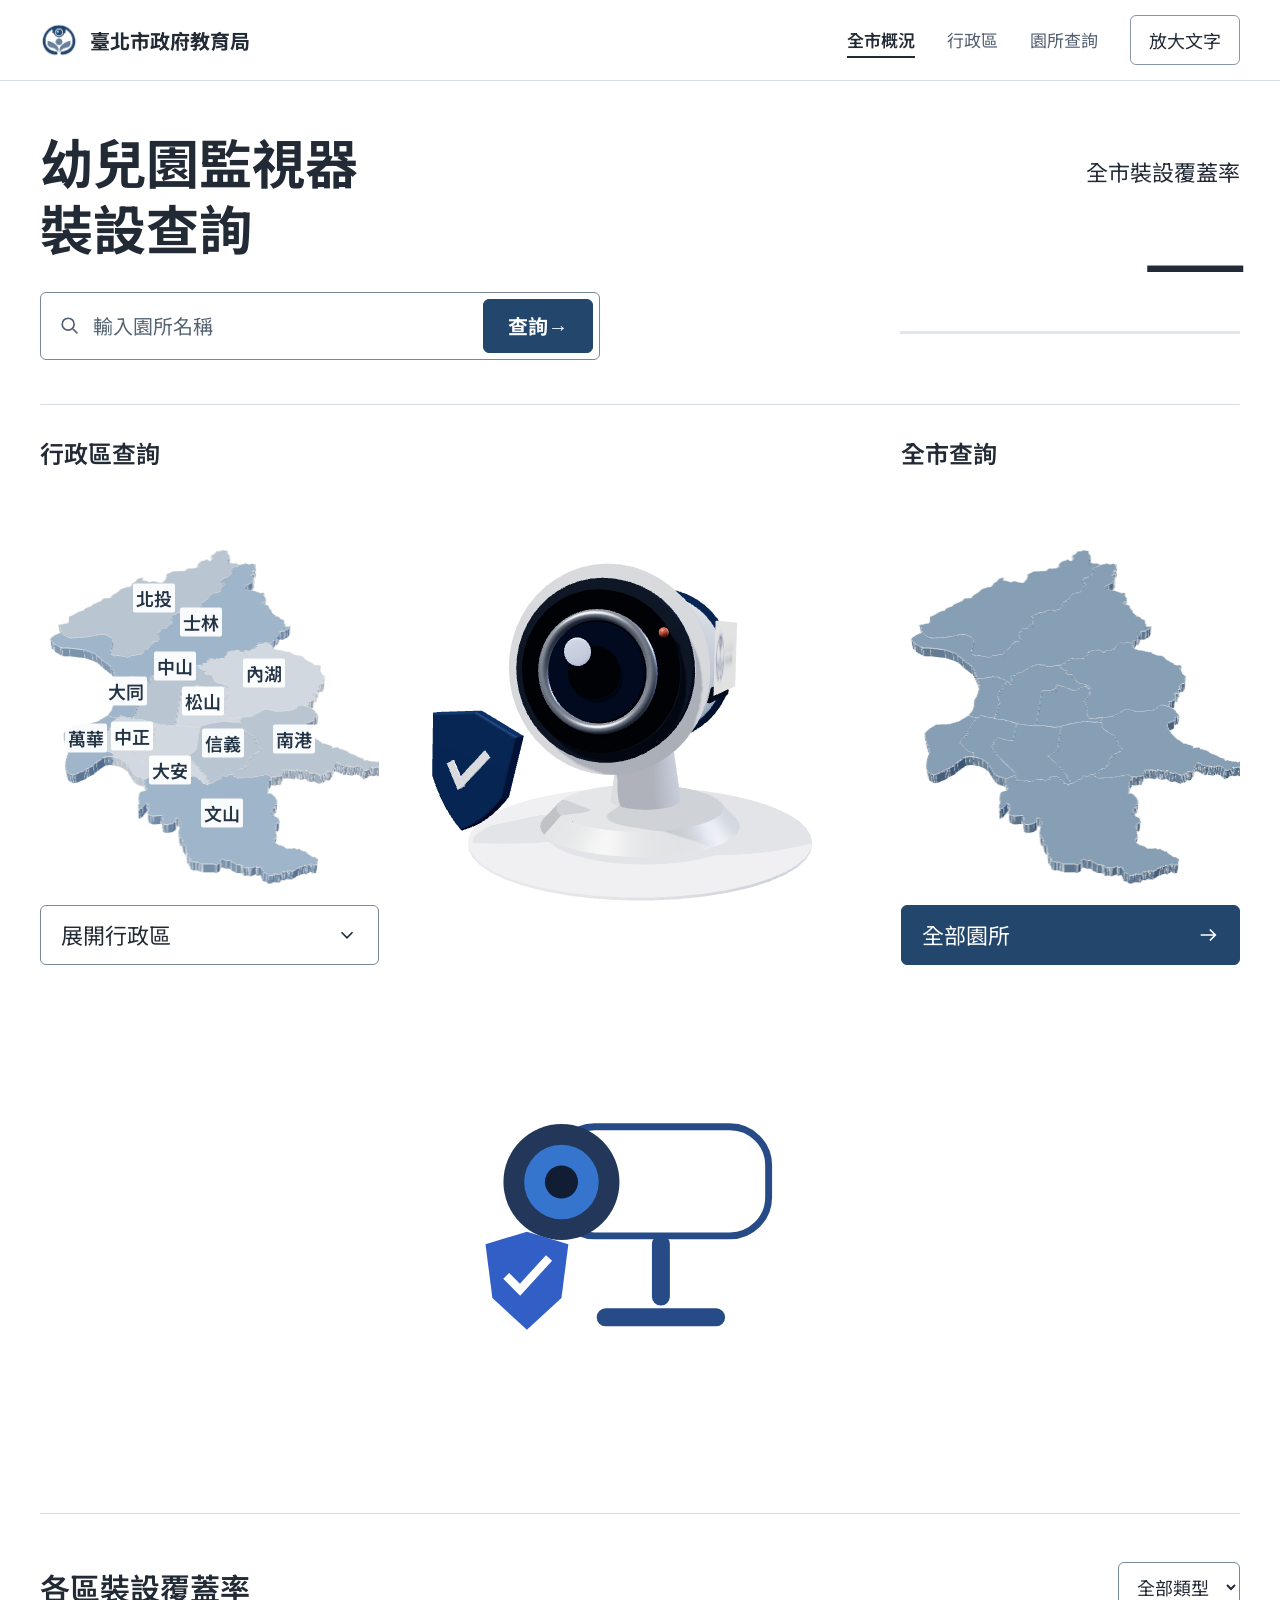
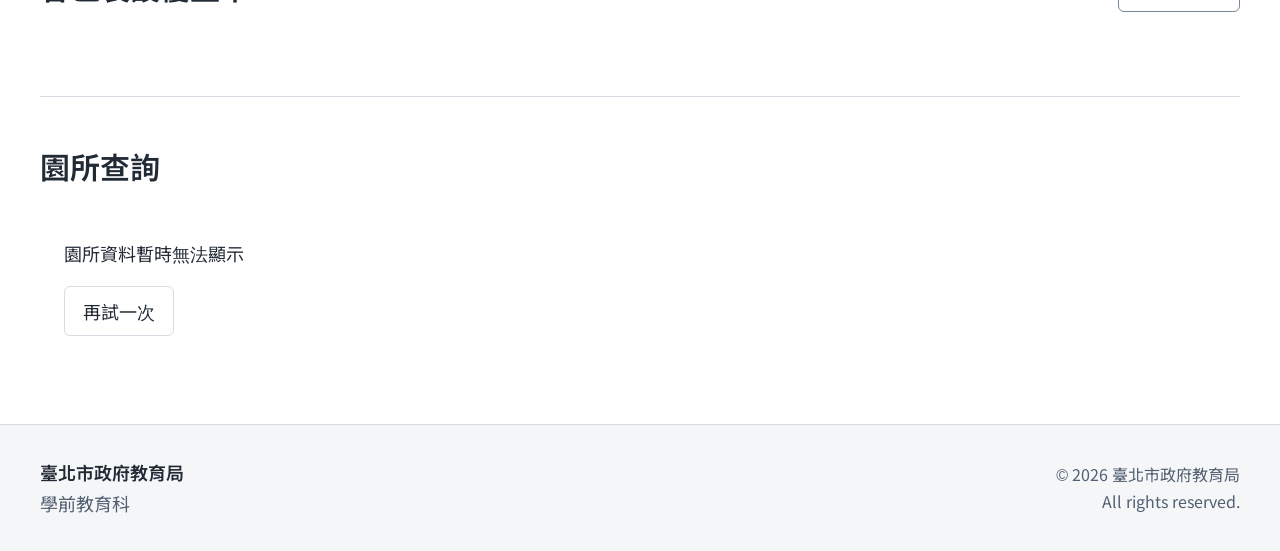
==== commit 3f1870b6: "Polish eligible schools with white-gold reflections and restore reliable public site Keep text on a " ====
--- a/index.html
+++ b/index.html
@@ -1,5 +1,5 @@
-<!doctype html><html lang="zh-Hant" data-release="2026-10-26-metal-fast-data"><head><meta charset="utf-8"><meta name="viewport" content="width=device-width,initial-scale=1"><link rel="preconnect" href="https://script.google.com"><link rel="preconnect" href="https://script.googleusercontent.com"><meta name="description" content="查詢臺北市幼兒園監視器裝設情形。"><link id="siteIcon" rel="icon" type="image/png" href="./assets/site-mark.png"><title>幼兒園監視器裝設查詢｜臺北市政府教育局</title><link rel="stylesheet" href="./site.css?v=20261026">
-<link rel="stylesheet" href="./metal-cards.css?v=20261026"><!-- Three.js license
+<!doctype html><html lang="zh-Hant" data-release="2026-10-26-whitegold"><head><meta charset="utf-8"><meta name="viewport" content="width=device-width,initial-scale=1"><link rel="preconnect" href="https://script.google.com"><link rel="preconnect" href="https://script.googleusercontent.com"><meta name="description" content="查詢臺北市幼兒園監視器裝設情形。"><link id="siteIcon" rel="icon" type="image/png" href="./assets/site-mark.png"><title>幼兒園監視器裝設查詢｜臺北市政府教育局</title><link rel="stylesheet" href="./site.css?v=20261026-whitegold">
+<link rel="stylesheet" href="./metal-cards.css?v=20261026-whitegold"><!-- Three.js license
 The MIT License
 
 Copyright © 2010-2024 three.js authors
@@ -22,17 +22,16 @@
 OUT OF OR IN CONNECTION WITH THE SOFTWARE OR THE USE OR OTHER DEALINGS IN
 THE SOFTWARE.
 
---><script defer src="./config.js?v=20261026"></script>
-<script defer src="./core.js?v=20261026"></script>
-<script defer src="./query.js?v=20261026"></script>
-<script defer src="./data-client.js?v=20261026"></script>
-<script defer src="./app.js?v=20261026"></script>
-<script defer src="./enhance.js?v=20261026"></script>
+--><script defer src="./config.js?v=20261026-whitegold"></script>
+<script defer src="./core.js?v=20261026-whitegold"></script>
+<script defer src="./query.js?v=20261026-whitegold"></script>
+<script defer src="./data-client.js?v=20261026-whitegold"></script>
+<script defer src="./app.js?v=20261026-whitegold"></script>
+<script defer src="./enhance.js?v=20261026-whitegold"></script>
 </head><body>
 <a class="skip" href="#main">跳至主要內容</a>
 <header class="site-header"><div class="wrap header-row"><a class="brand" href="#main" aria-label="臺北市政府教育局，首頁"><img id="siteMark" class="brand-mark" fetchpriority="low" src="./assets/site-mark.png" width="44" height="44" alt="" aria-hidden="true" decoding="async"><span>臺北市政府教育局</span></a><nav class="nav" aria-label="主要導覽"><a href="#overview">全市概況</a><a href="#mapQuery">行政區</a><a href="#query">園所查詢</a><button id="mobileTop" type="button" aria-label="回到頁首">置頂</button><button id="largeText" type="button" aria-pressed="false">放大文字</button></nav></div></header>
 <main id="main" class="wrap" tabindex="-1"><section class="hero" id="overview"><div class="hero-copy"><h1>幼兒園監視器<br><span>裝設查詢</span></h1><form class="search-box" id="heroSearch"><label class="sr-only" for="schoolSearch">園所名稱</label><div class="search-line"><svg viewBox="0 0 24 24" aria-hidden="true"><circle cx="10" cy="10" r="6.5"/><path d="m15 15 5 5"/></svg><input id="schoolSearch" type="search" enterkeyhint="search" autocapitalize="off" spellcheck="false" autocomplete="off" placeholder="輸入園所名稱" maxlength="100"><button class="primary" type="submit">查詢<span aria-hidden="true"> →</span></button></div></form></div><div class="city-metric" aria-label="全市裝設覆蓋率"><p>全市裝設覆蓋率</p><strong id="indexValue" aria-live="polite">—</strong><div class="score-bar" aria-hidden="true"><span id="scoreFill"></span></div></div></section>
-<div id="connectionStatus" class="status" role="status" aria-live="polite" hidden></div>
 <section id="mapQuery" class="explore" aria-label="地圖查詢與立體監視器"><div class="map-block"><h2>行政區查詢</h2><div class="map-visual"><canvas id="districtMap" class="map-canvas" aria-hidden="true"></canvas></div><details class="district-picker" id="districtPicker"><summary><span class="picker-closed">展開行政區</span><span class="picker-open">收合行政區</span><svg viewBox="0 0 24 24" aria-hidden="true"><path d="m6 9 6 6 6-6"/></svg></summary><div class="district-grid" id="districtButtons"></div></details></div><div class="camera-block"><div class="camera-stage"><canvas id="cameraCanvas" role="img" aria-label="臺北教育主題立體監視器與護盾"></canvas><svg id="cameraFallback" class="camera-fallback" viewBox="0 0 300 250" role="img" aria-label="臺北教育監視器"><rect x="89" y="64" width="154" height="79" rx="28" fill="#fff" stroke="#274b87" stroke-width="5"/><circle cx="93" cy="104" r="42" fill="#223759"/><circle cx="93" cy="104" r="27" fill="#3675cd"/><circle cx="93" cy="104" r="12" fill="#101d35"/><path d="M165 149v38m-40 15h80" stroke="#274b87" stroke-width="13" stroke-linecap="round"/><path d="m38 149 30-9 30 9-5 39-25 23-25-23Z" fill="#315fc5"/><path d="m53 172 10 10 21-23" fill="none" stroke="white" stroke-width="6"/></svg></div></div><div class="map-block city-block"><h2>全市查詢</h2><div class="map-visual"><canvas id="cityMap" class="map-canvas" aria-hidden="true"></canvas></div><button type="button" class="city-query" id="cityQuery">全部園所<svg viewBox="0 0 24 24" aria-hidden="true"><path d="M4 12h16m-6-6 6 6-6 6"/></svg></button></div></section>
 <section id="districts" class="comparison"><div class="section-title"><h2>各區裝設覆蓋率</h2><label><span class="sr-only">園所類型</span><select id="compareGroup"><option value="all">全部類型</option></select></label></div><div id="districtBars" class="district-bars"></div></section>
 <section id="query" class="query-section" aria-labelledby="queryHeading"><div class="section-title"><h2 id="queryHeading" tabindex="-1">園所查詢</h2></div><div id="queryPlaceholder" class="query-placeholder" role="status">正在讀取園所資料…</div><div id="localQuery" hidden></div></section></main>
--- a/metal-cards.css
+++ b/metal-cards.css
@@ -1,12 +1,12 @@
 /* The material sits behind the existing HTML; card layout and search geometry stay intact. */
-.school[data-metal-eligible="true"]{background:#dde0e3;transform-origin:50% 50%;overflow-anchor:none}
-.school[data-metal-eligible="true"]:hover{background:#dde0e3}
-.school[data-metal-eligible="true"]::before{content:"";position:absolute;inset:0;z-index:0;border-radius:inherit;pointer-events:none;background-color:#dde0e3;background-image:var(--school-metal-image,none);background-size:cover;background-position:center}
-.school[data-metal-eligible="true"]::after{content:"";position:absolute;inset:0;z-index:2;border-radius:inherit;pointer-events:none;box-shadow:inset 0 1px 0 rgb(255 255 255 / 85%),inset 0 -1px 0 rgb(55 65 75 / 14%)}
+.school[data-metal-eligible="true"]{background:#faf9f5;border-color:#b69a59;transform-origin:50% 50%;overflow-anchor:none}
+.school[data-metal-eligible="true"]:hover{background:#faf9f5;border-color:#947337}
+.school[data-metal-eligible="true"]::before{content:"";position:absolute;inset:0;z-index:0;border-radius:inherit;pointer-events:none;background-color:#faf9f5;background-image:var(--school-metal-image,none);background-size:cover;background-position:center}
+.school[data-metal-eligible="true"]::after{content:"";position:absolute;inset:0;z-index:2;border-radius:inherit;pointer-events:none;box-shadow:inset 0 0 0 2px rgb(183 148 72 / 32%),inset 0 1px 0 rgb(255 251 231 / 95%),inset 0 -1px 0 rgb(124 85 27 / 16%)}
 .school[data-metal-eligible="true"] .school-identity,.school[data-metal-eligible="true"] .school-visuals{position:relative;z-index:1}
-.school[data-metal-eligible="true"] .school-type{color:#3e4a59}
-.school[data-metal-eligible="true"] .school-visuals{background:rgb(247 249 251 / 86%)}
+.school[data-metal-eligible="true"] .school-type{color:#594b32}
+.school[data-metal-eligible="true"] .school-visuals{background:rgb(255 254 251 / 92%);border-color:#e1d8c2}
 .school-reflection{position:absolute;inset:0;z-index:0;display:block;width:100%;height:100%;border-radius:inherit;pointer-events:none}
-.school[data-metal-eligible="true"][data-metal-active="true"]{border-color:#8195a8;will-change:transform}
+.school[data-metal-eligible="true"][data-metal-active="true"]{border-color:#947337;will-change:transform}
 @media(prefers-reduced-motion:reduce){.school[data-metal-eligible="true"]{transform:none!important;will-change:auto!important}}
-@media(forced-colors:active){.school[data-metal-eligible="true"],.school[data-metal-eligible="true"]:hover{background:Canvas;color:CanvasText;transform:none!important}.school[data-metal-eligible="true"]::before,.school[data-metal-eligible="true"]::after,.school-reflection{display:none}.school[data-metal-eligible="true"] .school-visuals{background:Canvas}}
+@media(forced-colors:active){.school[data-metal-eligible="true"],.school[data-metal-eligible="true"]:hover{background:Canvas;color:CanvasText;transform:none!important}.school[data-metal-eligible="true"]::before,.school[data-metal-eligible="true"]::after,.school-reflection{display:none}.school[data-metal-eligible="true"] .school-type{color:CanvasText}.school[data-metal-eligible="true"] .school-visuals{background:Canvas}}
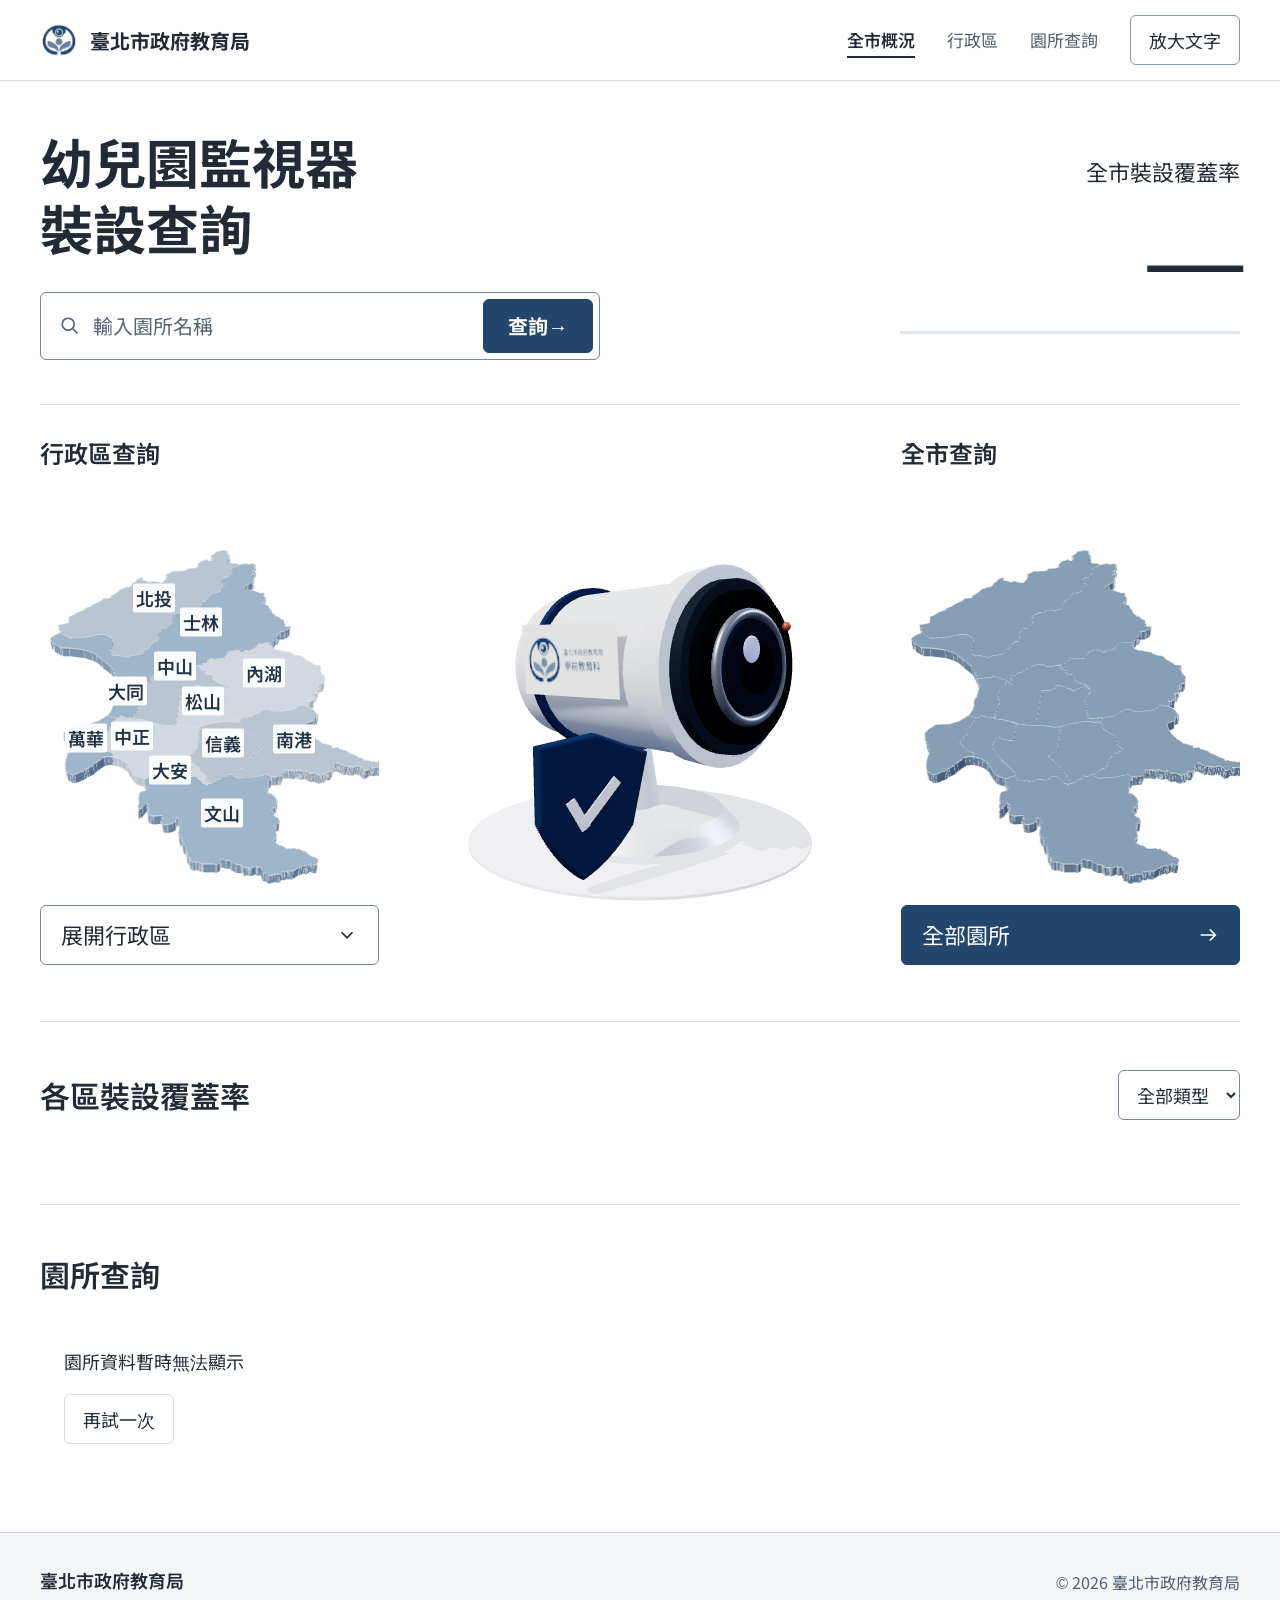
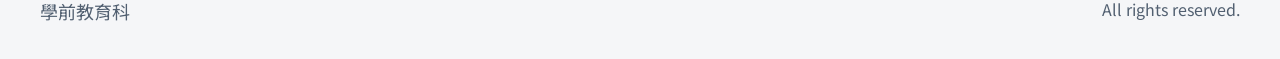
==== commit a94b6082: "Fix duplicate camera fallback illustration SVGElement.hidden was an expando and did not create a hid" ====
--- a/index.html
+++ b/index.html
@@ -1,5 +1,5 @@
-<!doctype html><html lang="zh-Hant" data-release="2026-10-26-whitegold"><head><meta charset="utf-8"><meta name="viewport" content="width=device-width,initial-scale=1"><link rel="preconnect" href="https://script.google.com"><link rel="preconnect" href="https://script.googleusercontent.com"><meta name="description" content="查詢臺北市幼兒園監視器裝設情形。"><link id="siteIcon" rel="icon" type="image/png" href="./assets/site-mark.png"><title>幼兒園監視器裝設查詢｜臺北市政府教育局</title><link rel="stylesheet" href="./site.css?v=20261026-whitegold">
-<link rel="stylesheet" href="./metal-cards.css?v=20261026-whitegold"><!-- Three.js license
+<!doctype html><html lang="zh-Hant" data-release="2026-10-26-camera-fallback"><head><meta charset="utf-8"><meta name="viewport" content="width=device-width,initial-scale=1"><link rel="preconnect" href="https://script.google.com"><link rel="preconnect" href="https://script.googleusercontent.com"><meta name="description" content="查詢臺北市幼兒園監視器裝設情形。"><link id="siteIcon" rel="icon" type="image/png" href="./assets/site-mark.png"><title>幼兒園監視器裝設查詢｜臺北市政府教育局</title><link rel="stylesheet" href="./site.css?v=20261026-camera-fallback">
+<link rel="stylesheet" href="./metal-cards.css?v=20261026-camera-fallback"><!-- Three.js license
 The MIT License
 
 Copyright © 2010-2024 three.js authors
@@ -22,12 +22,12 @@
 OUT OF OR IN CONNECTION WITH THE SOFTWARE OR THE USE OR OTHER DEALINGS IN
 THE SOFTWARE.
 
---><script defer src="./config.js?v=20261026-whitegold"></script>
-<script defer src="./core.js?v=20261026-whitegold"></script>
-<script defer src="./query.js?v=20261026-whitegold"></script>
-<script defer src="./data-client.js?v=20261026-whitegold"></script>
-<script defer src="./app.js?v=20261026-whitegold"></script>
-<script defer src="./enhance.js?v=20261026-whitegold"></script>
+--><script defer src="./config.js?v=20261026-camera-fallback"></script>
+<script defer src="./core.js?v=20261026-camera-fallback"></script>
+<script defer src="./query.js?v=20261026-camera-fallback"></script>
+<script defer src="./data-client.js?v=20261026-camera-fallback"></script>
+<script defer src="./app.js?v=20261026-camera-fallback"></script>
+<script defer src="./enhance.js?v=20261026-camera-fallback"></script>
 </head><body>
 <a class="skip" href="#main">跳至主要內容</a>
 <header class="site-header"><div class="wrap header-row"><a class="brand" href="#main" aria-label="臺北市政府教育局，首頁"><img id="siteMark" class="brand-mark" fetchpriority="low" src="./assets/site-mark.png" width="44" height="44" alt="" aria-hidden="true" decoding="async"><span>臺北市政府教育局</span></a><nav class="nav" aria-label="主要導覽"><a href="#overview">全市概況</a><a href="#mapQuery">行政區</a><a href="#query">園所查詢</a><button id="mobileTop" type="button" aria-label="回到頁首">置頂</button><button id="largeText" type="button" aria-pressed="false">放大文字</button></nav></div></header>
--- a/site.css
+++ b/site.css
@@ -495,3 +495,7 @@
  .school .installation svg,.school:hover .installation svg,.school:active .installation svg,.school.is-pressed .installation svg{transform:none}
 }
 
+
+/* The loading/fallback illustration shares the model slot instead of adding a second row. */
+.camera-stage{display:grid}
+.camera-stage > #cameraCanvas,.camera-stage > #cameraFallback{grid-area:1 / 1;min-width:0}
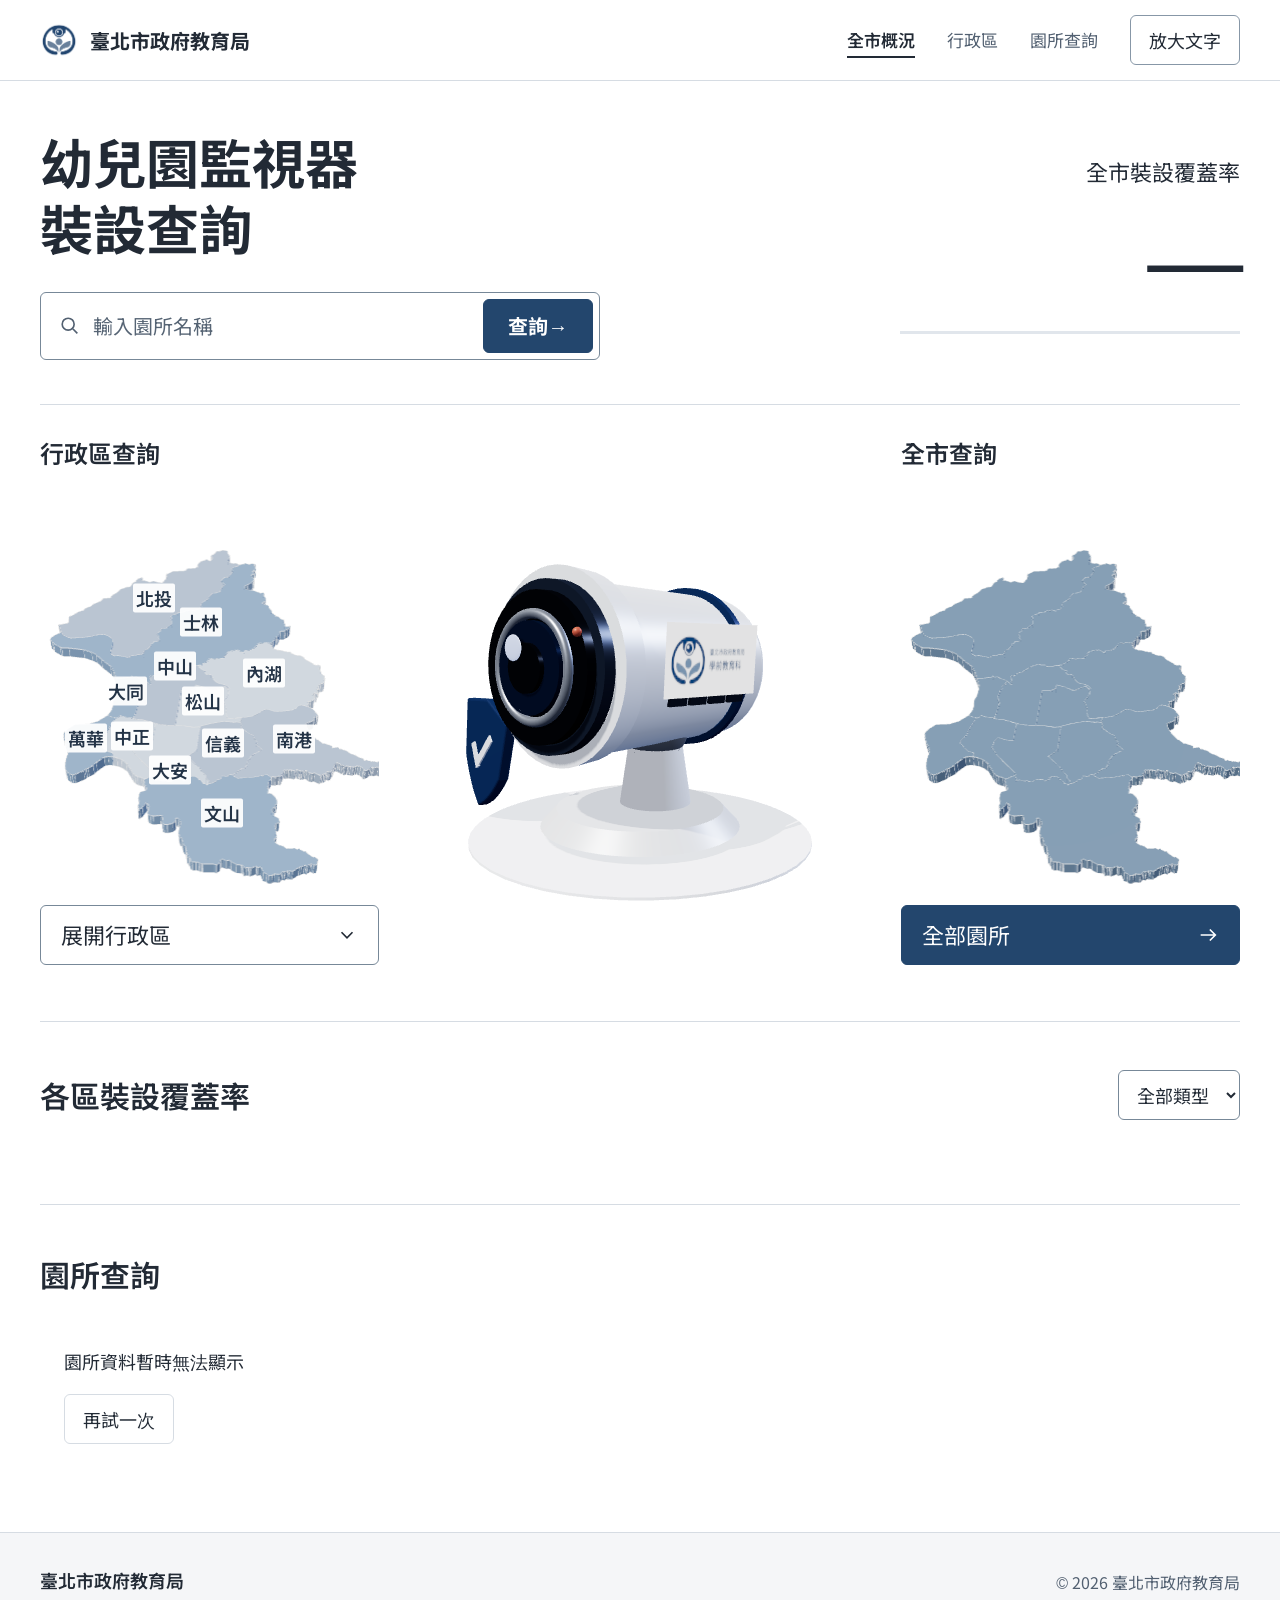
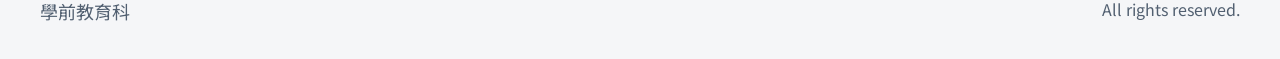
==== commit cacd53d1: "Prioritize schools meeting the white-gold installation criteria Group indoor-full/outdoor-installed " ====
--- a/index.html
+++ b/index.html
@@ -24,7 +24,7 @@
 
 --><script defer src="./config.js?v=20261026-camera-fallback"></script>
 <script defer src="./core.js?v=20261026-camera-fallback"></script>
-<script defer src="./query.js?v=20261026-camera-fallback"></script>
+<script defer src="./query.js?v=20261026-priority"></script>
 <script defer src="./data-client.js?v=20261026-camera-fallback"></script>
 <script defer src="./app.js?v=20261026-camera-fallback"></script>
 <script defer src="./enhance.js?v=20261026-camera-fallback"></script>
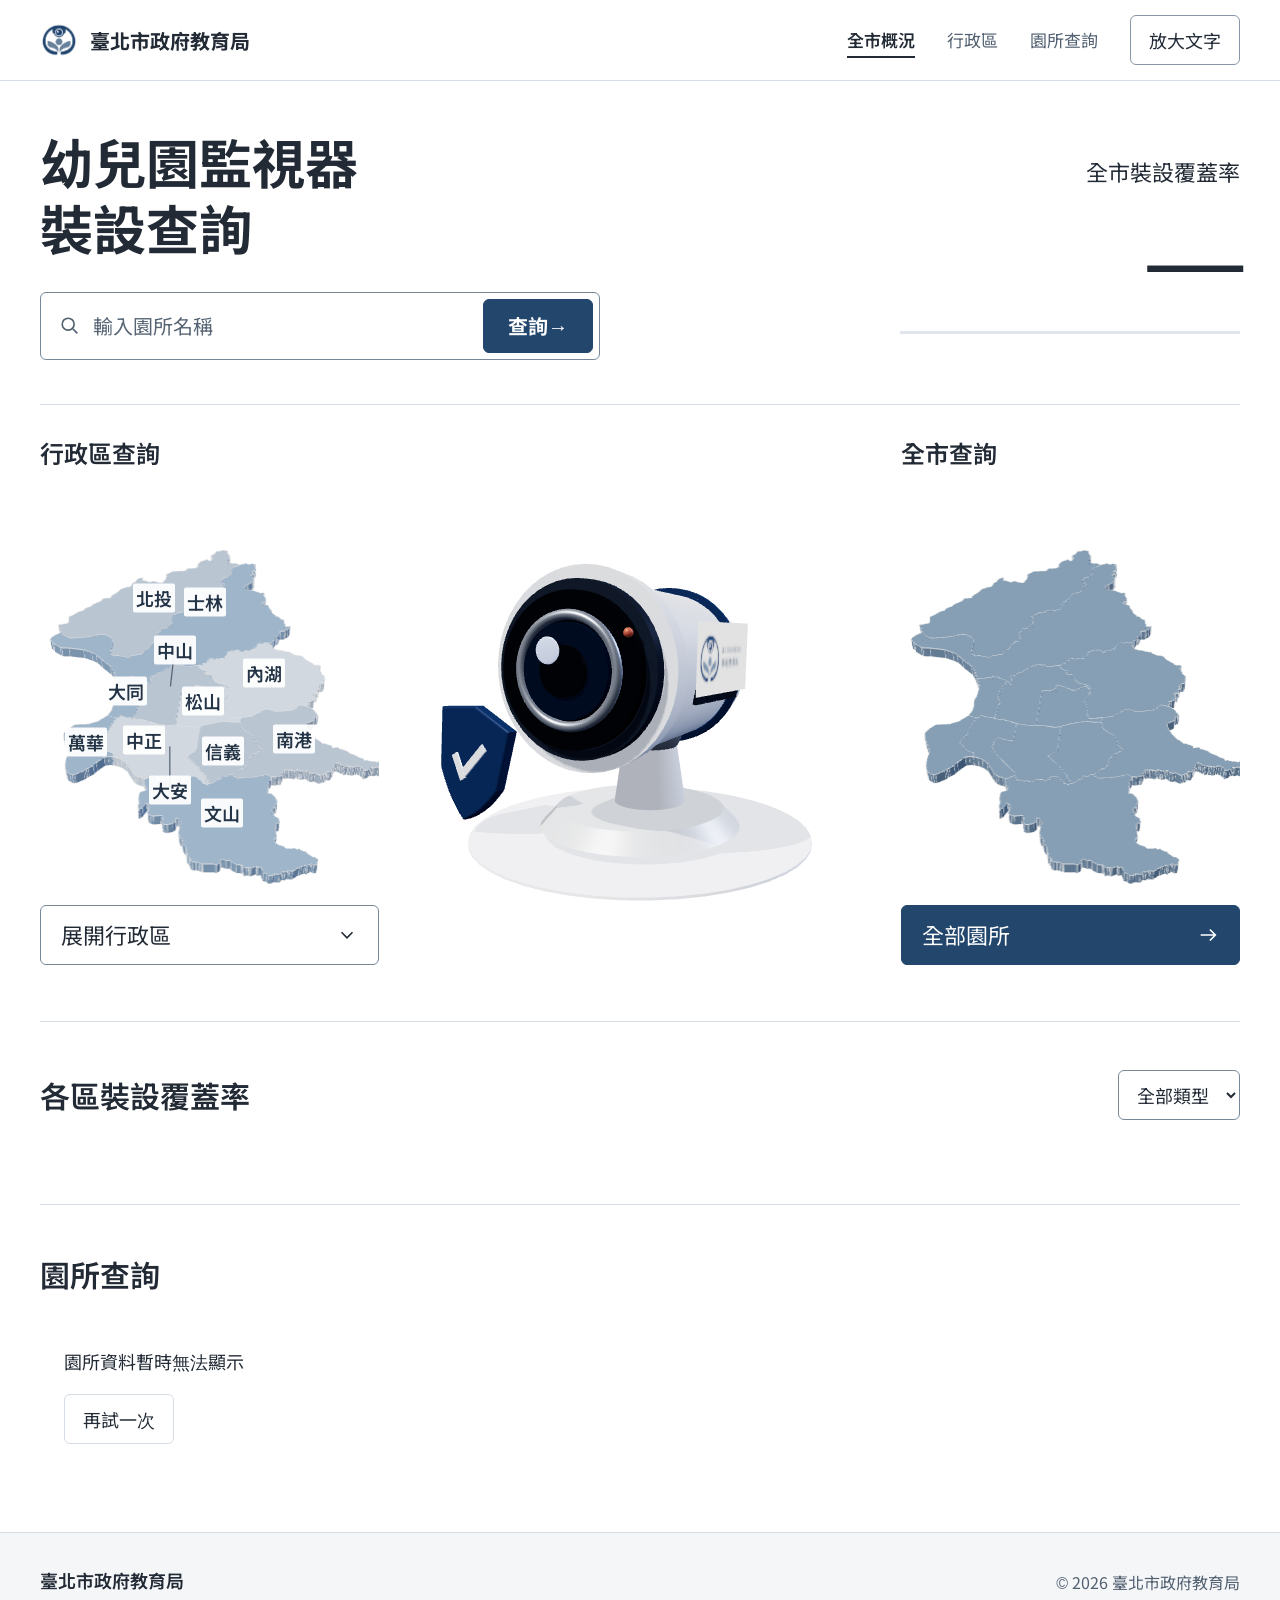
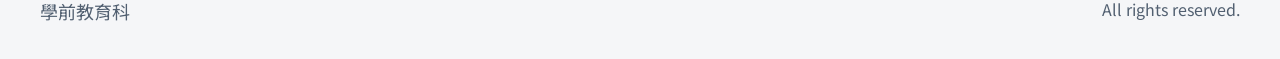
==== commit 6cc3a076: "Keep district labels and hit regions attached during map lift Map polygons moved on hover while HTML" ====
--- a/index.html
+++ b/index.html
@@ -1,4 +1,4 @@
-<!doctype html><html lang="zh-Hant" data-release="2026-10-26-camera-fallback"><head><meta charset="utf-8"><meta name="viewport" content="width=device-width,initial-scale=1"><link rel="preconnect" href="https://script.google.com"><link rel="preconnect" href="https://script.googleusercontent.com"><meta name="description" content="查詢臺北市幼兒園監視器裝設情形。"><link id="siteIcon" rel="icon" type="image/png" href="./assets/site-mark.png"><title>幼兒園監視器裝設查詢｜臺北市政府教育局</title><link rel="stylesheet" href="./site.css?v=20261026-camera-fallback">
+<!doctype html><html lang="zh-Hant" data-release="2026-10-26-map-labels"><head><meta charset="utf-8"><meta name="viewport" content="width=device-width,initial-scale=1"><link rel="preconnect" href="https://script.google.com"><link rel="preconnect" href="https://script.googleusercontent.com"><meta name="description" content="查詢臺北市幼兒園監視器裝設情形。"><link id="siteIcon" rel="icon" type="image/png" href="./assets/site-mark.png"><title>幼兒園監視器裝設查詢｜臺北市政府教育局</title><link rel="stylesheet" href="./site.css?v=20261026-camera-fallback">
 <link rel="stylesheet" href="./metal-cards.css?v=20261026-camera-fallback"><!-- Three.js license
 The MIT License
 
@@ -27,7 +27,7 @@
 <script defer src="./query.js?v=20261026-priority"></script>
 <script defer src="./data-client.js?v=20261026-camera-fallback"></script>
 <script defer src="./app.js?v=20261026-camera-fallback"></script>
-<script defer src="./enhance.js?v=20261026-camera-fallback"></script>
+<script defer src="./enhance.js?v=20261026-map-labels"></script>
 </head><body>
 <a class="skip" href="#main">跳至主要內容</a>
 <header class="site-header"><div class="wrap header-row"><a class="brand" href="#main" aria-label="臺北市政府教育局，首頁"><img id="siteMark" class="brand-mark" fetchpriority="low" src="./assets/site-mark.png" width="44" height="44" alt="" aria-hidden="true" decoding="async"><span>臺北市政府教育局</span></a><nav class="nav" aria-label="主要導覽"><a href="#overview">全市概況</a><a href="#mapQuery">行政區</a><a href="#query">園所查詢</a><button id="mobileTop" type="button" aria-label="回到頁首">置頂</button><button id="largeText" type="button" aria-pressed="false">放大文字</button></nav></div></header>
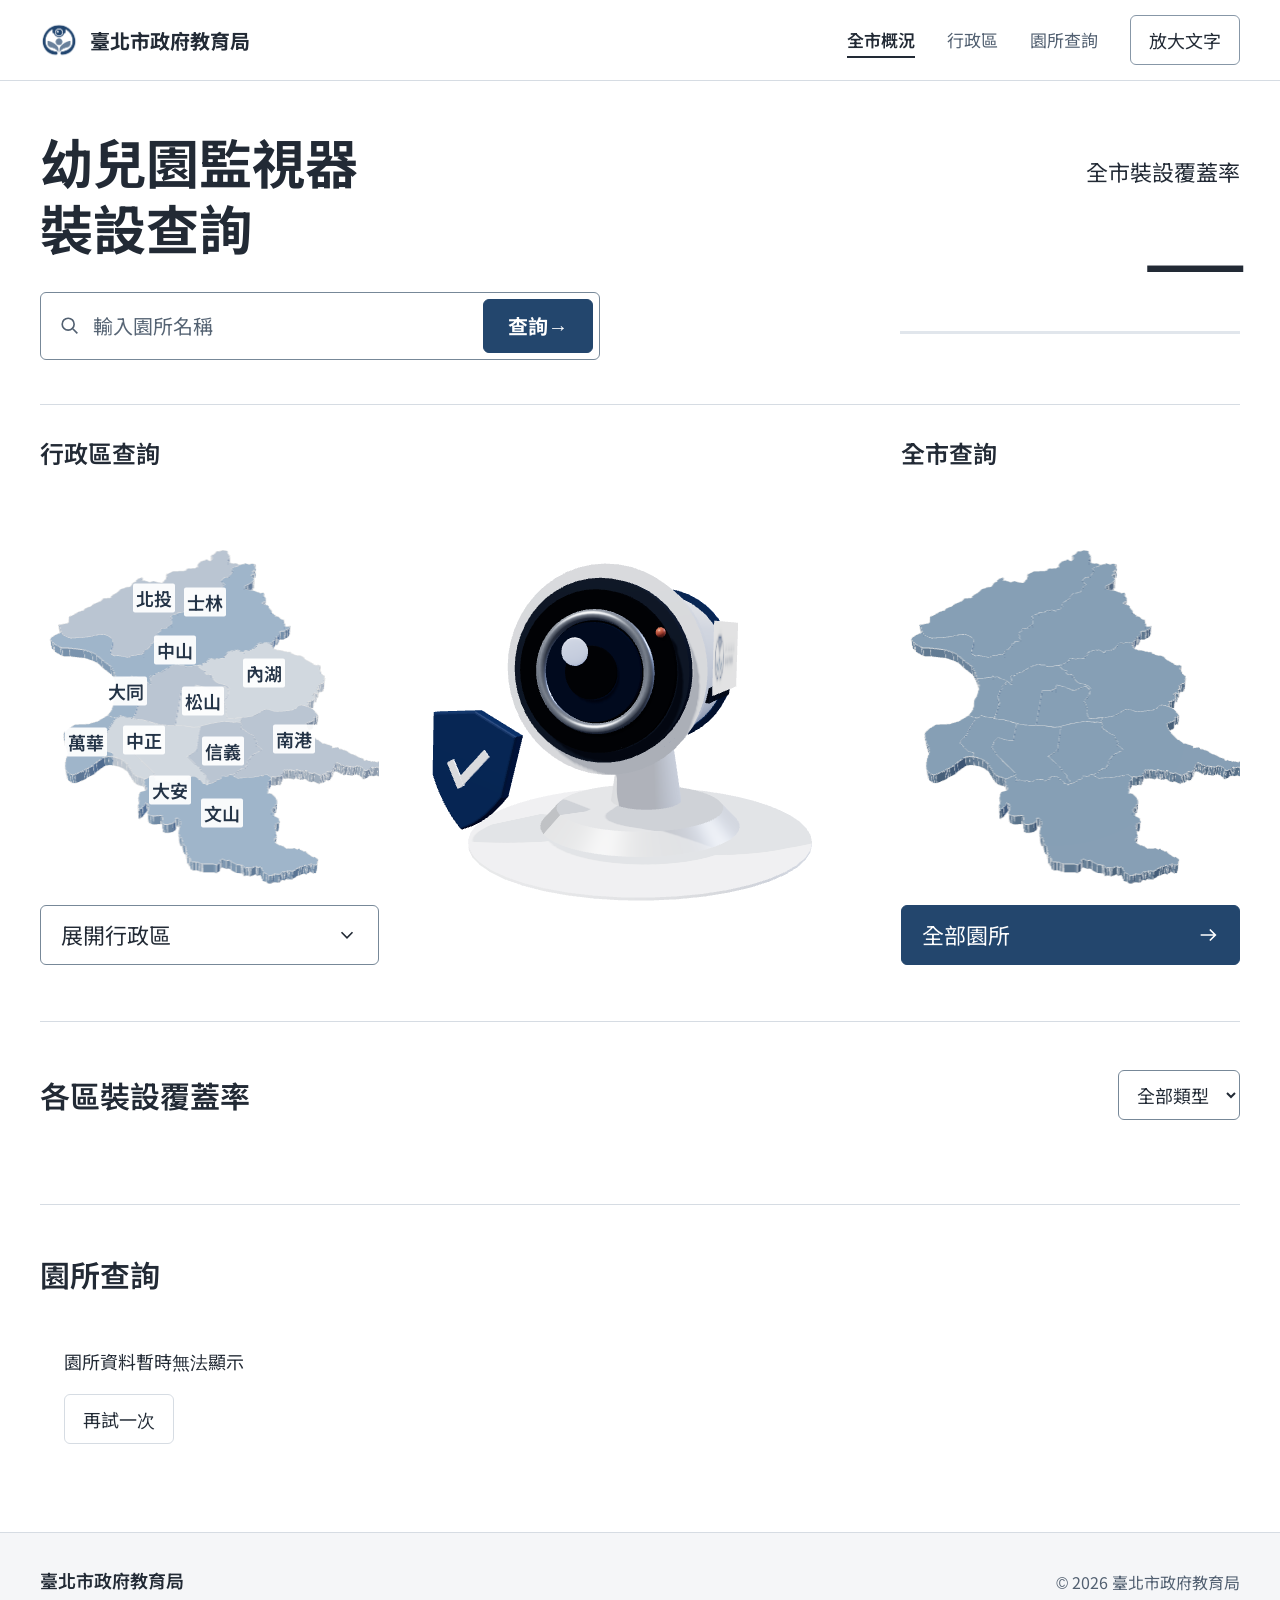
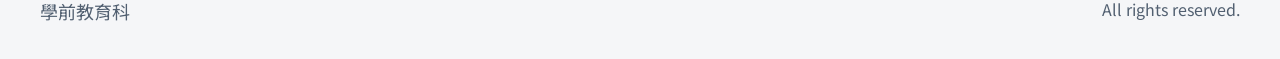
==== commit 3142eca1: "Remove district label connector lines Remove the SVG guide layer and leader-line updates while prese" ====
--- a/index.html
+++ b/index.html
@@ -1,4 +1,4 @@
-<!doctype html><html lang="zh-Hant" data-release="2026-10-26-map-labels"><head><meta charset="utf-8"><meta name="viewport" content="width=device-width,initial-scale=1"><link rel="preconnect" href="https://script.google.com"><link rel="preconnect" href="https://script.googleusercontent.com"><meta name="description" content="查詢臺北市幼兒園監視器裝設情形。"><link id="siteIcon" rel="icon" type="image/png" href="./assets/site-mark.png"><title>幼兒園監視器裝設查詢｜臺北市政府教育局</title><link rel="stylesheet" href="./site.css?v=20261026-camera-fallback">
+<!doctype html><html lang="zh-Hant" data-release="2026-10-26-map-no-lines"><head><meta charset="utf-8"><meta name="viewport" content="width=device-width,initial-scale=1"><link rel="preconnect" href="https://script.google.com"><link rel="preconnect" href="https://script.googleusercontent.com"><meta name="description" content="查詢臺北市幼兒園監視器裝設情形。"><link id="siteIcon" rel="icon" type="image/png" href="./assets/site-mark.png"><title>幼兒園監視器裝設查詢｜臺北市政府教育局</title><link rel="stylesheet" href="./site.css?v=20261026-camera-fallback">
 <link rel="stylesheet" href="./metal-cards.css?v=20261026-camera-fallback"><!-- Three.js license
 The MIT License
 
@@ -27,7 +27,7 @@
 <script defer src="./query.js?v=20261026-priority"></script>
 <script defer src="./data-client.js?v=20261026-camera-fallback"></script>
 <script defer src="./app.js?v=20261026-camera-fallback"></script>
-<script defer src="./enhance.js?v=20261026-map-labels"></script>
+<script defer src="./enhance.js?v=20261026-map-no-lines"></script>
 </head><body>
 <a class="skip" href="#main">跳至主要內容</a>
 <header class="site-header"><div class="wrap header-row"><a class="brand" href="#main" aria-label="臺北市政府教育局，首頁"><img id="siteMark" class="brand-mark" fetchpriority="low" src="./assets/site-mark.png" width="44" height="44" alt="" aria-hidden="true" decoding="async"><span>臺北市政府教育局</span></a><nav class="nav" aria-label="主要導覽"><a href="#overview">全市概況</a><a href="#mapQuery">行政區</a><a href="#query">園所查詢</a><button id="mobileTop" type="button" aria-label="回到頁首">置頂</button><button id="largeText" type="button" aria-pressed="false">放大文字</button></nav></div></header>
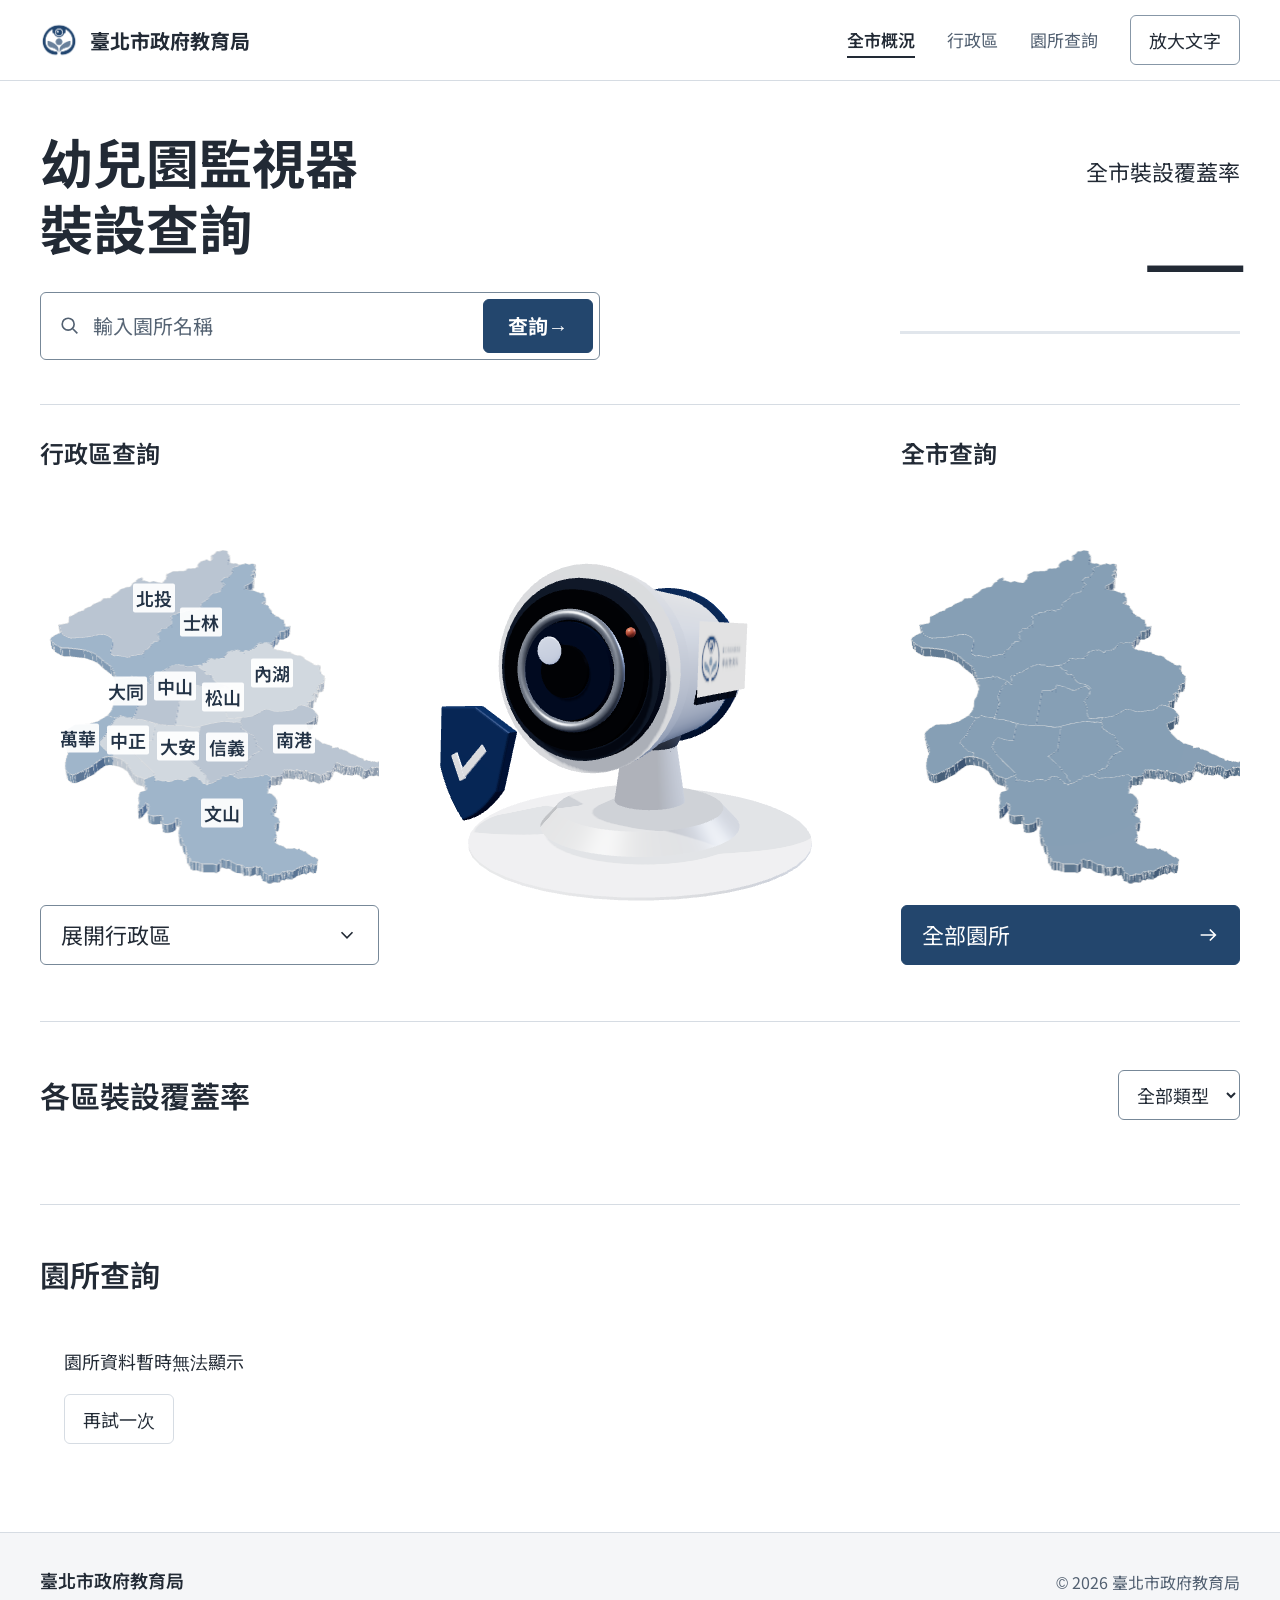
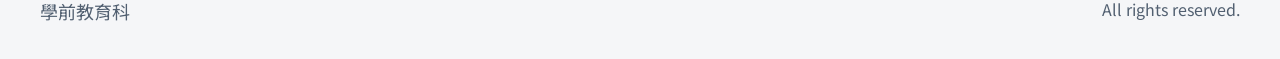
==== commit e11d2e2a: "Keep Daan and Zhongshan labels inside their own districts The previous greedy overlap avoidance coul" ====
--- a/index.html
+++ b/index.html
@@ -1,4 +1,4 @@
-<!doctype html><html lang="zh-Hant" data-release="2026-10-26-map-no-lines"><head><meta charset="utf-8"><meta name="viewport" content="width=device-width,initial-scale=1"><link rel="preconnect" href="https://script.google.com"><link rel="preconnect" href="https://script.googleusercontent.com"><meta name="description" content="查詢臺北市幼兒園監視器裝設情形。"><link id="siteIcon" rel="icon" type="image/png" href="./assets/site-mark.png"><title>幼兒園監視器裝設查詢｜臺北市政府教育局</title><link rel="stylesheet" href="./site.css?v=20261026-camera-fallback">
+<!doctype html><html lang="zh-Hant" data-release="2026-10-26-map-anchored"><head><meta charset="utf-8"><meta name="viewport" content="width=device-width,initial-scale=1"><link rel="preconnect" href="https://script.google.com"><link rel="preconnect" href="https://script.googleusercontent.com"><meta name="description" content="查詢臺北市幼兒園監視器裝設情形。"><link id="siteIcon" rel="icon" type="image/png" href="./assets/site-mark.png"><title>幼兒園監視器裝設查詢｜臺北市政府教育局</title><link rel="stylesheet" href="./site.css?v=20261026-camera-fallback">
 <link rel="stylesheet" href="./metal-cards.css?v=20261026-camera-fallback"><!-- Three.js license
 The MIT License
 
@@ -27,7 +27,7 @@
 <script defer src="./query.js?v=20261026-priority"></script>
 <script defer src="./data-client.js?v=20261026-camera-fallback"></script>
 <script defer src="./app.js?v=20261026-camera-fallback"></script>
-<script defer src="./enhance.js?v=20261026-map-no-lines"></script>
+<script defer src="./enhance.js?v=20261026-map-anchored"></script>
 </head><body>
 <a class="skip" href="#main">跳至主要內容</a>
 <header class="site-header"><div class="wrap header-row"><a class="brand" href="#main" aria-label="臺北市政府教育局，首頁"><img id="siteMark" class="brand-mark" fetchpriority="low" src="./assets/site-mark.png" width="44" height="44" alt="" aria-hidden="true" decoding="async"><span>臺北市政府教育局</span></a><nav class="nav" aria-label="主要導覽"><a href="#overview">全市概況</a><a href="#mapQuery">行政區</a><a href="#query">園所查詢</a><button id="mobileTop" type="button" aria-label="回到頁首">置頂</button><button id="largeText" type="button" aria-pressed="false">放大文字</button></nav></div></header>
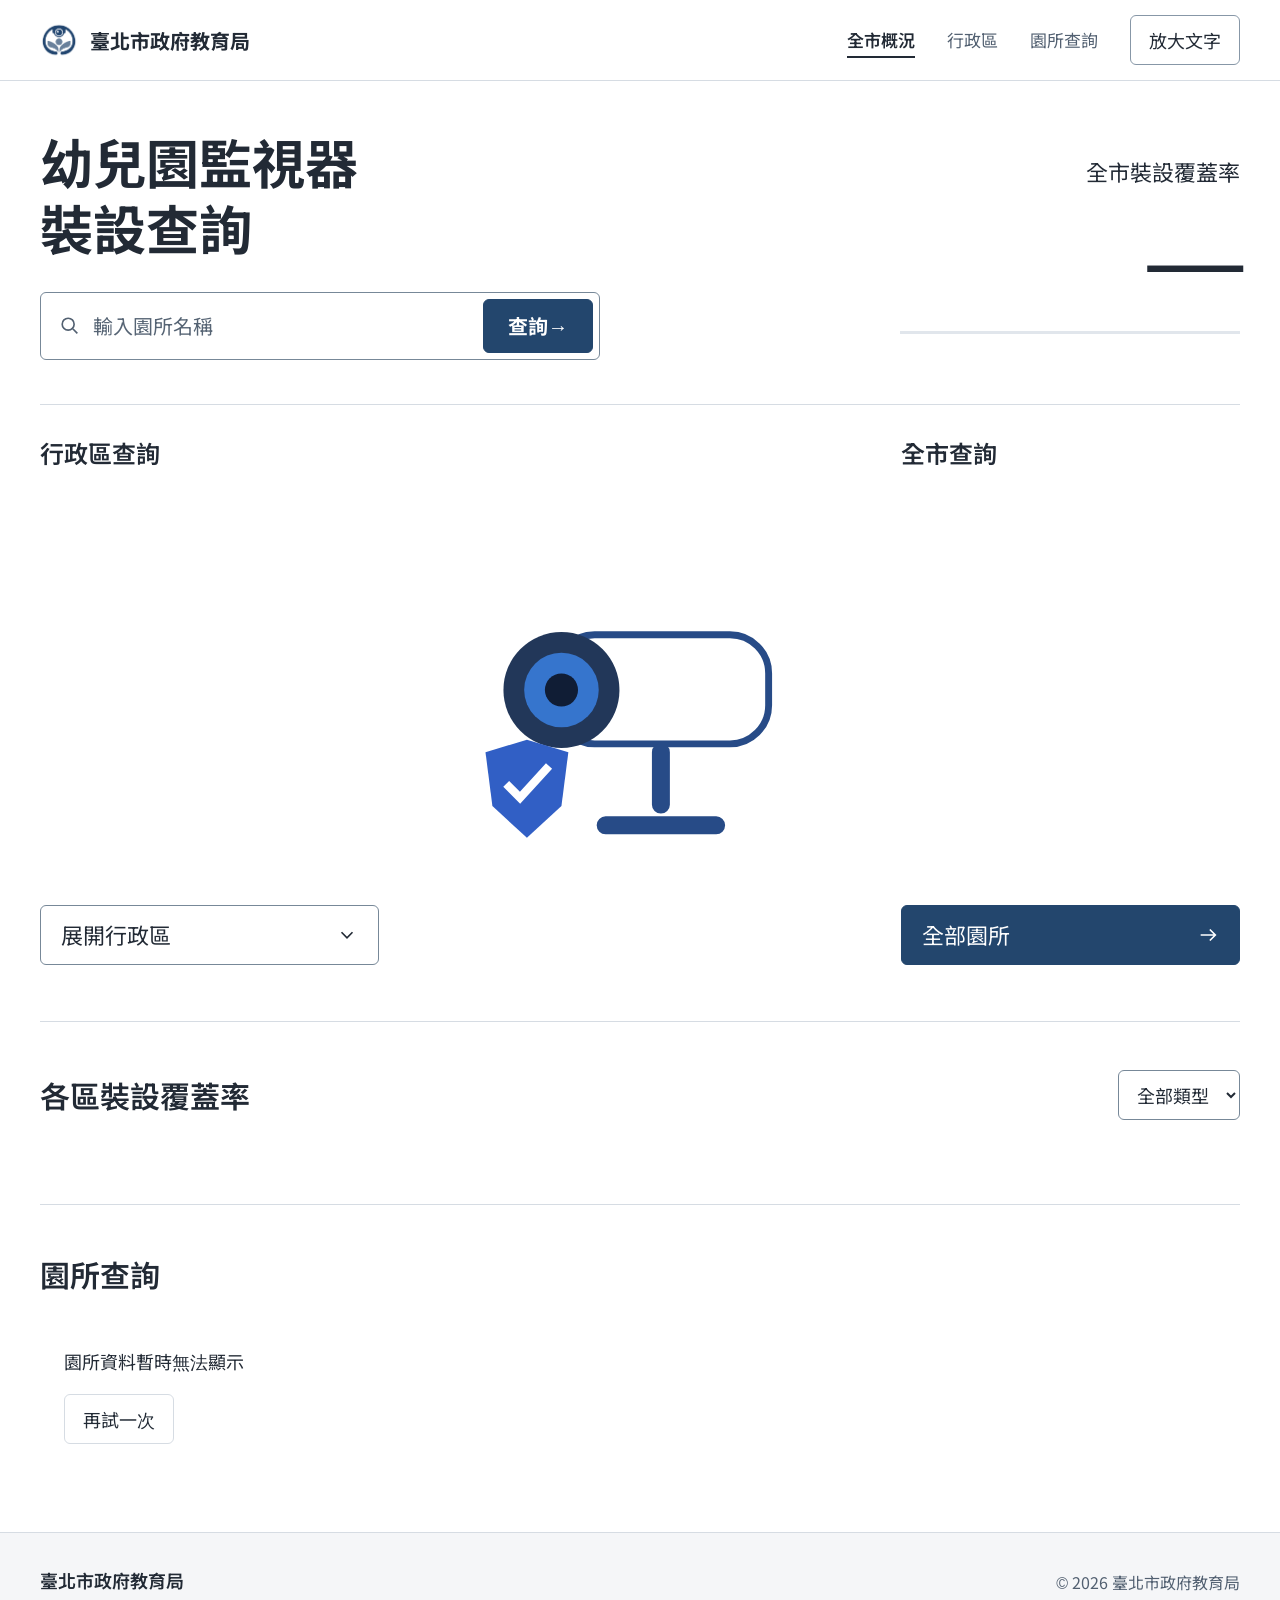
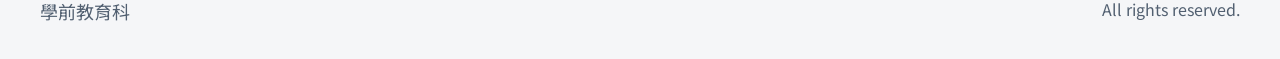
==== commit 8089ee01: "Replace JSONP with validated JSON fetch and enforce a local-script CSP Keep same-origin snapshots an" ====
--- a/index.html
+++ b/index.html
@@ -1,4 +1,4 @@
-<!doctype html><html lang="zh-Hant" data-release="2026-10-26-map-anchored"><head><meta charset="utf-8"><meta name="viewport" content="width=device-width,initial-scale=1"><link rel="preconnect" href="https://script.google.com"><link rel="preconnect" href="https://script.googleusercontent.com"><meta name="description" content="查詢臺北市幼兒園監視器裝設情形。"><link id="siteIcon" rel="icon" type="image/png" href="./assets/site-mark.png"><title>幼兒園監視器裝設查詢｜臺北市政府教育局</title><link rel="stylesheet" href="./site.css?v=20261026-camera-fallback">
+<!doctype html><html lang="zh-Hant" data-release="2026-10-31-json-csp"><head><meta charset="utf-8"><meta http-equiv="Content-Security-Policy" content="default-src 'none'; script-src 'self'; script-src-attr 'none'; style-src 'self'; style-src-attr 'none'; img-src 'self' data:; font-src 'self'; connect-src 'self' https://script.google.com https://script.googleusercontent.com; object-src 'none'; base-uri 'none'; form-action 'none'; frame-src 'none'; worker-src 'none'; manifest-src 'self'"><meta name="referrer" content="no-referrer"><meta name="viewport" content="width=device-width,initial-scale=1"><link rel="preconnect" href="https://script.google.com"><link rel="preconnect" href="https://script.googleusercontent.com"><meta name="description" content="查詢臺北市幼兒園監視器裝設情形。"><link id="siteIcon" rel="icon" type="image/png" href="./assets/site-mark.png"><title>幼兒園監視器裝設查詢｜臺北市政府教育局</title><link rel="stylesheet" href="./site.css?v=20261026-camera-fallback">
 <link rel="stylesheet" href="./metal-cards.css?v=20261026-camera-fallback"><!-- Three.js license
 The MIT License
 
@@ -25,7 +25,7 @@
 --><script defer src="./config.js?v=20261026-camera-fallback"></script>
 <script defer src="./core.js?v=20261026-camera-fallback"></script>
 <script defer src="./query.js?v=20261026-priority"></script>
-<script defer src="./data-client.js?v=20261026-camera-fallback"></script>
+<script defer src="./data-client.js?v=20261031-json-csp"></script>
 <script defer src="./app.js?v=20261026-camera-fallback"></script>
 <script defer src="./enhance.js?v=20261026-map-anchored"></script>
 </head><body>
